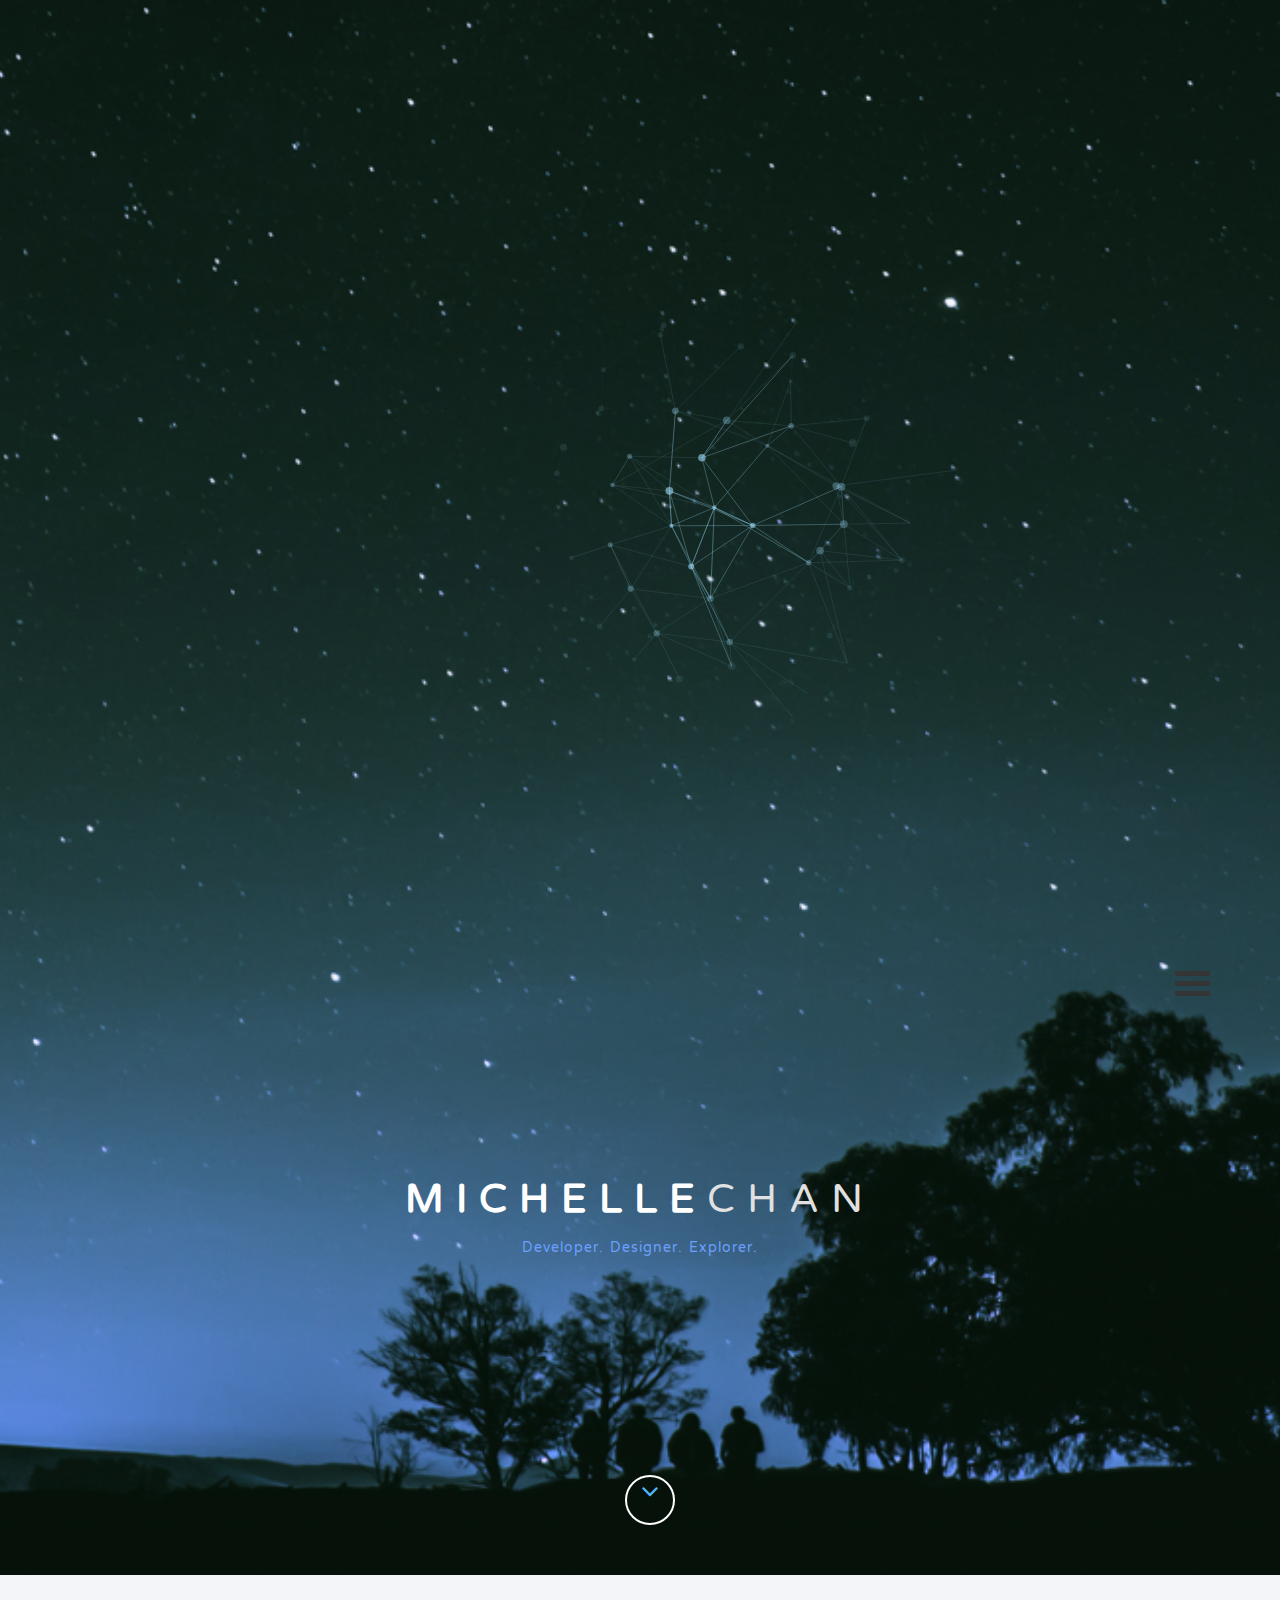
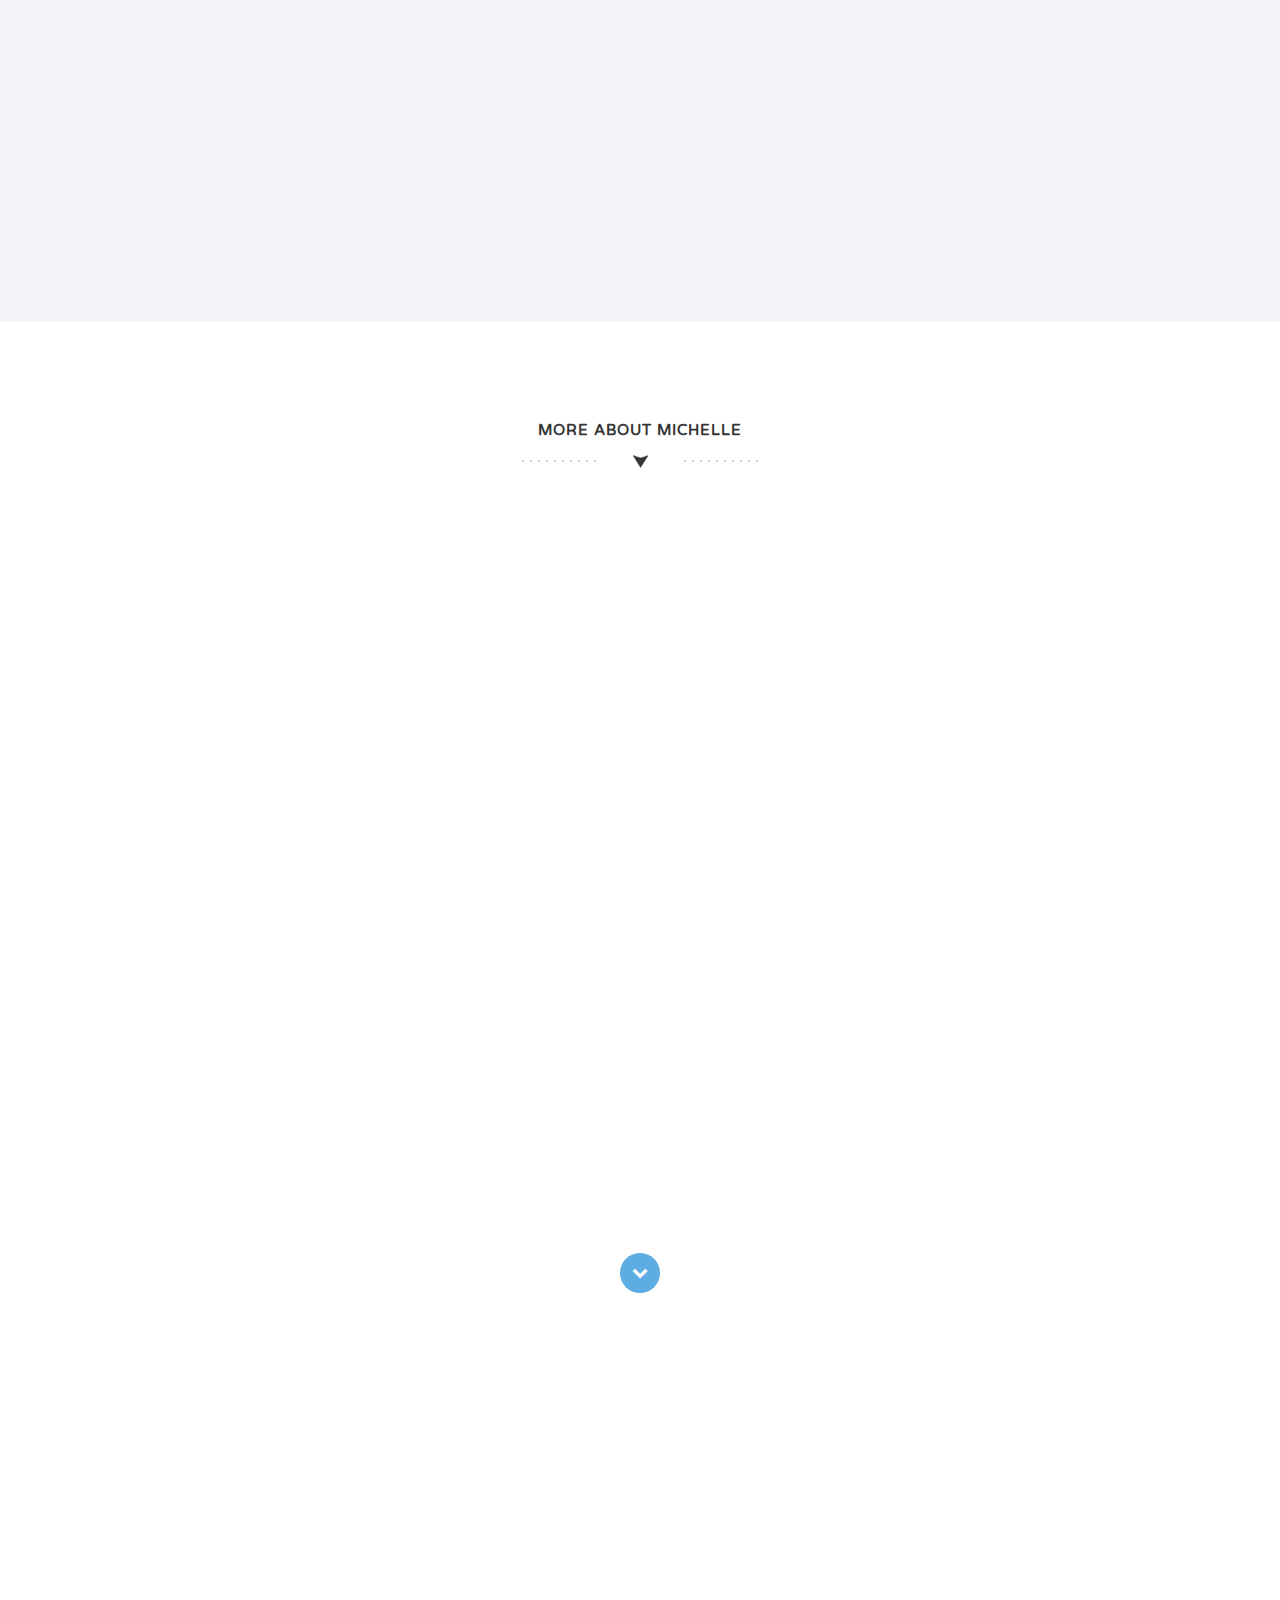
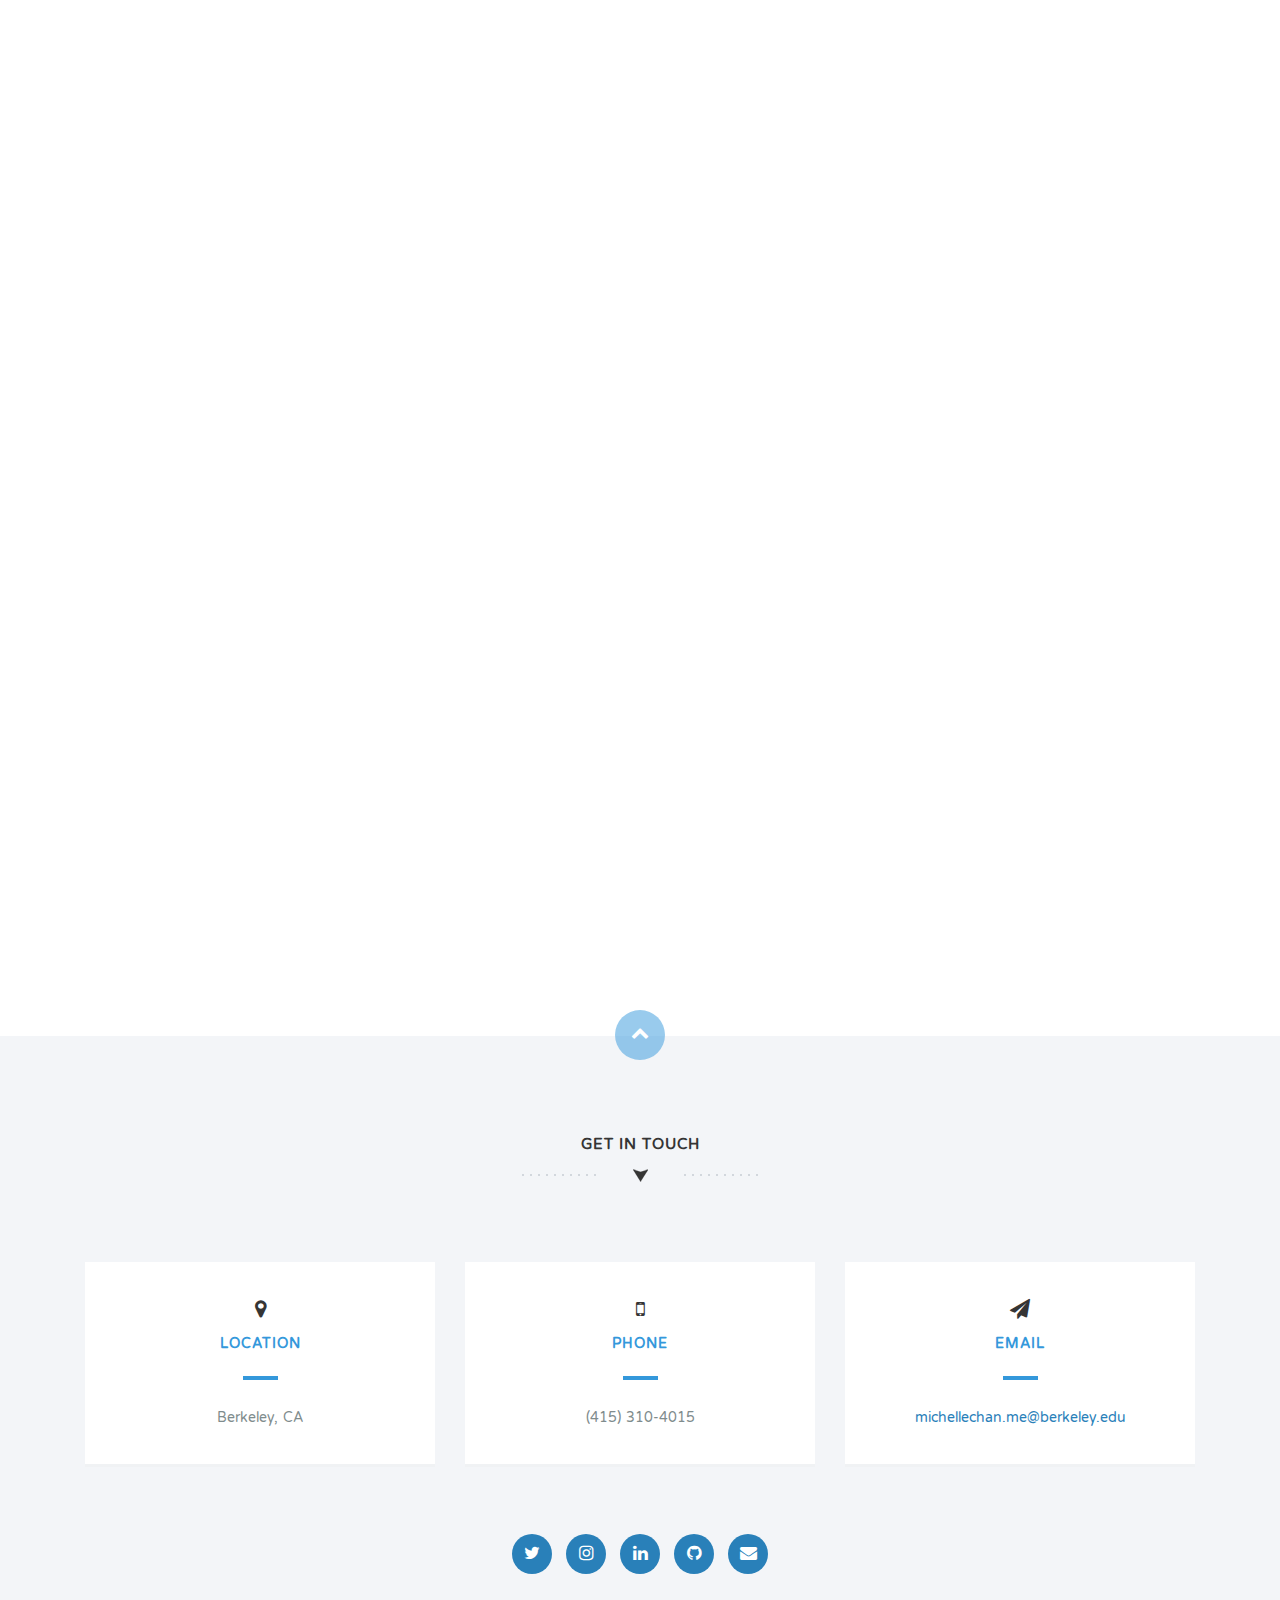
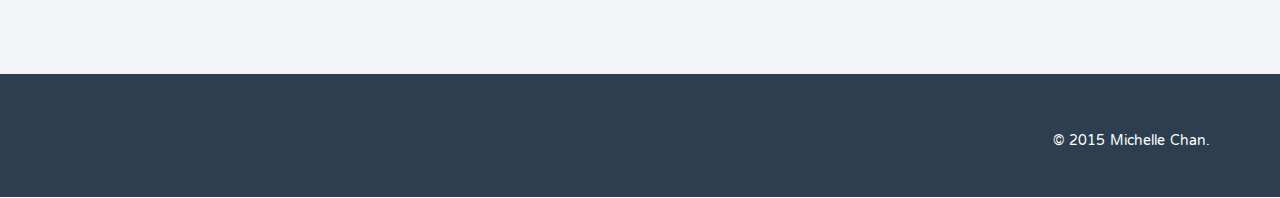
==== index.html @ 59b51378 "projects update" ====
<!DOCTYPE html>
<html lang="en">
  <head>
    <meta charset="utf-8">
    <meta http-equiv="X-UA-Compatible" content="IE=edge">
    <meta name="viewport" content="width=device-width, initial-scale=1">
    <title>Michelle Chan</title>
    <link href='http://fonts.googleapis.com/css?family=Varela+Round' rel='stylesheet' type='text/css'>
    <link href="css/bootstrap.min.css" rel="stylesheet">
    <link href="http://netdna.bootstrapcdn.com/font-awesome/4.1.0/css/font-awesome.min.css" rel="stylesheet">
    <link href="css/flexslider.css" rel="stylesheet" >
    <link href="css/styles.css" rel="stylesheet">
    <link href="css/queries.css" rel="stylesheet">
    <link href="css/animate.css" rel="stylesheet">
    <link href="css/normalize.css" rel="stylesheet">
    <link href="css/component.css" rel="stylesheet">
  </head>
      <body id="top">
        <header id="home">
          <nav>
            <div class="container-fluid">
              <div class="row">
                <div class="col-md-8 col-md-offset-2 col-sm-8 col-sm-offset-2 col-xs-8 col-xs-offset-2">
                  <nav class="pull">
                    <ul class="top-nav">
                      <li><a href="#intro">About <span class="indicator"><i class="fa fa-angle-right"></i></span></a></li>
                      <li><a href="#features">More about Michelle <span class="indicator"><i class="fa fa-angle-right"></i></span></a></li>
                      <li><a href="#portfolio">Portfolio <span class="indicator"><i class="fa fa-angle-right"></i></span></a></li>
                      <li><a href="#contact">Get in Touch <span class="indicator"><i class="fa fa-angle-right"></i></span></a></li>
                    </ul>
                  </nav>
                </div>
              </div>
            </div>
          </nav>
          <section class="hero" id="hero">
            <div class="container">
              <div id="large-header" class="large-header">
                <canvas id="demo-canvas"></canvas>
                <div class="row">
                  <div class="col-md-12 text-right navicon">
                    <a id="nav-toggle" class="nav_slide_button" href="#"><span></span></a>
                  </div>
                </div>
                <div class="row">
                  <div class="col-md-8 col-md-offset-2 text-center inner">
                    <h1 class="animated fadeInDown"><b>MICHELLE</b><span> CHAN</span></h1>
                    <p class="animated fadeInUp delay-05s"><span style="color: #6BA0FF">Developer. Designer. Explorer.</span></p>
                  </div>
                </div>
                <div class="row">
                  <div class="col-md-6 col-md-offset-3 text-center">
                    <a href="#intro">
                      <div class="scroll-down">
                              <span>
                                  <i class="fa fa-angle-down fa-2x"></i>
                              </span>
                  		</div>
                    </a>
                  </div>
                </div>
              </div>
            </div>
          </section>
        </header>
        <section class="intro text-center section-padding" id="intro">
          <div class="container">
            <div class="row">
              <div class="col-md-8 col-md-offset-2 wp1">
                <h1 class="arrow">About</h1>
                <p>Hi, hello! My name is Michelle Chan and I'm located in Berkeley, CA. I'm passionate about <a href="http://www.epacoding.org/recap">empowering youth</a>, developing communities and exploring the world.
                  I get things done, <a href="https://twitter.com/michellechanme">tweet</a>, and dominate in <a href="http://www.tetrisfriends.com/users/profile.php?id=1845100&linkTag=nav">Tetris</a>.</p>
              </div>
            </div>
          </div>
        </section>
        <section class="features text-center section-padding" id="features">
          <div class="container">
            <div class="row">
              <div class="col-md-12">
                <h1 class="arrow">More about Michelle</h1>
                <div class="features-wrapper">
                  <div class="col-md-4 wp2">
                    <div class="icon">
                      <i class="fa fa-university"></i>
                    </div>
                    <h2>Education</h2>
                    <p>Cognitive Science major at University of California, Berkeley, Class of 2017. Member of Mobile Developers of Berkeley, Hackers @ Berkeley & FEM Tech.</p>
                  </div>
                  <div class="col-md-4 wp2 delay-05s">
                    <div class="icon">
                      <i class="fa fa-laptop"></i>
                    </div>
                    <h2>Skills</h2>
                    <p>Swift, HTML5, CSS3, Javascript, Jquery, Bootstrap, Github, Sketch 3, UI/UX web & mobile design, logistics.</p>
                  </div>
                  <div class="col-md-4 wp2 delay-1s">
                    <div class="icon">
                      <i class="fa fa-heart"></i>
                    </div>
                    <h2>Interests</h2>
                    <p>Organizing thoughts, design thinking, designing work spaces, mentoring, traveling, lacrosse, improvisation.</p>
                  </div>
                  <div class="clearfix"></div>
                </div>
              </div>
            </div>
          </div>
        </section>
        <section class="swag text-center">
          <div class="container">
            <div class="row">
              <div class="col-md-8 col-md-offset-2">
                <h1>Work Experience<span><em>& Projects</em></span></h1>
                <a href="#portfolio" class="down-arrow-btn"><i class="fa fa-chevron-down"></i></a>
              </div>
            </div>
          </div>
        </section>
        <section class="portfolio text-center section-padding" id="portfolio">
          <div class="container">
            <div class="row">
                <ul class="slides">
                  <li>

                    <div class="col-md-4 wp4">
                      <div class="overlay-effect effects clearfix">
                        <div class="img">
                          <img src="img/reflectrum.png " alt="Portfolio Item">
                        </div>
                      </div>
                      <h2>Reflectrum | Smart Mirror</h2>
                      <p>A mirror that displays weather, Google calendar events, inspirations quotes and more.
                        <br /><br />
                        <a href="http://bit.ly/1Oh8ZFR">Designs with Sketch.</a>
                      </p>
                    </div>

                    <div class="col-md-4 wp4 delay-05s">
                      <div class="overlay-effect effects clearfix">
                        <div class="img">
                          <img src="img/driveability.png" alt="Portfolio Item">
                        </div>
                      </div>
                      <h2>DriveAbility | Web Application</h2>
                      <p>DriveAbility uses facial recognition metrics to rank driver awareness and inspire safer driving habits. This was built at DubHacks and won Best Travel Hack and Most Innovative Use of Data.</p>
                      <br />
                      <a href="http://devpost.com/software/distractedness#updates">DriveAbility selected as a staff pick in DevPost.</a>
                    </div>

                    <div class="col-md-4 wp4 delay-1s">
                      <div class="overlay-effect effects clearfix">
                        <div class="img">
                          <img src="img/jointly.png" alt="Portfolio Item">
                        </div>
                      </div>
                      <h2>Jointly | iOS</h2>
                      <p>Jointly helps couples focus on each other instead of their devices.
                        <br /><br />
                        <a href="http://apple.co/1EiKGFP">Available on the App Store.</a>
                        <br /><br />
                        <a href="https://github.com/michellechanme/Jointly">Open source</a>
                        <br />
                        <a href="https://drive.google.com/folderview?id=0B5P3HWDWLeQ5blcwcm5tR2ZEYUU&usp=sharing">Designs with Sketch.</a>
                        <br /><br />
                      </p>
                    </div>

                  </li>

                  <li>

                    <div class="col-md-4 wp4">
                      <div class="overlay-effect effects clearfix">
                        <div class="img">
                          <img src="img/colorhub.png" width="512" height="512" alt="Portfolio Item">
                        </div>
                      </div>
                      <h2>Color Hub | iOS</h2>
                      <p>ColorHub is a library of beautiful hand-picked colors.
                      <br /><br />
                      <a href="https://itunes.apple.com/us/app/color-hub-discover-new-tints/id1027137191?mt=8">Available on the App Store.</a>
                      <br /><br />
                      <a href="https://github.com/michellechanme/Color">Open source</a>
                      </p>
                    </div>

                    <div class="col-md-4 wp4 delay-1s">
                      <div class="overlay-effect effects clearfix">
                        <div class="img">
                          <img src="img/streetcode.png" alt="Portfolio Item">
                        </div>
                      </div>
                      <h2>
                        Code Camp | Teacher
                        <br /><br />
                        JUN 2014 - AUG 2014 (3 MONTHS)
                      </h2>
                      <p>Taught 53 economically disadvantaged students how to build websites and games. Collaborated with team to develop an 8-week coding curriculum covering HTML, CSS, & Javascript.
                      <br /><br />
                      <a href="http://read.bi/1WSAom3">Code Camp featured in Business Insider.</a>
                      </p>
                    </div>

                    <div class="col-md-4 wp4">
                      <div class="overlay-effect effects clearfix">
                        <div class="img">
                          <img src="img/xmasecard.png" width="512" height="512" alt="Portfolio Item">
                        </div>
                      </div>
                      <h2>Christmas E-card | Web Application</h2>
                      <p>A beatifully designed electronic card for loved ones.
                      <br /><br />
                      <a href="https://github.com/michellechanme/Christmas-e-card">Open source</a>
                      </p>
                    </div>

                  </li>

                </ul>
            </div>
          </div>
        </section>
        <section class="dark-bg text-center section-padding contact-wrap" id="contact">
          <a href="#top" class="up-btn"><i class="fa fa-chevron-up"></i></a>
          <div class="container">
            <div class="row">
              <div class="col-md-12">
                <h1 class="arrow">Get In Touch</h1>
              </div>
            </div>
            <div class="row contact-details">
              <div class="col-md-4">
                <div class="light-box box-hover">
                  <h2><i class="fa fa-map-marker"></i><span>Location</span></h2>
                  <p>Berkeley, CA</p>
                </div>
              </div>
              <div class="col-md-4">
                <div class="light-box box-hover">
                  <h2><i class="fa fa-mobile"></i><span>Phone</span></h2>
                  <p>(415) 310-4015</p>
                </div>
              </div>
              <div class="col-md-4">
                <div class="light-box box-hover">
                  <h2><i class="fa fa-paper-plane"></i><span>Email</span></h2>
                  <p><a href="#">michellechan.me@berkeley.edu</a></p>
                </div>
              </div>
            </div>
            <div class="row">
              <div class="col-md-12">
                <ul class="social-buttons">
                  <li><a href="https://twitter.com/michellechanme" class="social-btn"><i class="fa fa-twitter"></i></a></li>
                  <li><a href="https://instagram.com/michellechanme" class="social-btn"><i class="fa fa-instagram"></i></a></li>
                  <li><a href="https://www.linkedin.com/in/michellechanvc" class="social-btn"><i class="fa fa-linkedin"></i></a></li>
                  <li><a href="https://github.com/michellechanme" class="social-btn"><i class="fa fa-github"></i></a></li>
                  <li><a href="mailto:michellechan.me@berkeley.edu" class="social-btn"><i class="fa fa-envelope"></i></a></li>
                </ul>
              </div>
            </div>
          </div>
        </section>
        <footer>
          <div class="container">
            <div class="row">
              <div class="col-md-6">
                <ul class="legals">
                </ul>
              </div>
              <div class="col-md-6 credit">
                <p>© 2015 Michelle Chan.</p>
              </div>
            </div>
          </div>
        </footer>
        <!-- jQuery (necessary for Bootstrap's JavaScript plugins) -->
        <script src="https://ajax.googleapis.com/ajax/libs/jquery/1.11.0/jquery.min.js"></script>
        <!-- Include all compiled plugins (below), or include individual files as needed -->
        <script src="js/waypoints.min.js"></script>
        <script src="js/bootstrap.min.js"></script>
        <script src="js/scripts.js"></script>
        <script src="js/jquery.flexslider.js"></script>
        <script src="js/modernizr.js"></script>
        <script src="js/TweenLite.min.js"></script>
        <script src="js/demo-1.js"></script>
        <script src="js/EasePack.min.js"></script>
        <script src="js/rAF.js"></script>
        <!-- // <script src="js/custom.js"></script> -->
      </body>
    </html>
---- css/styles.css ----
/* ! normalize.css v1.0.0 | MIT License | git.io/normalize */

/* ==========================================================================
HTML5 display definitions
========================================================================== */

/* * Corrects `block` display not defined in IE 6/7/8/9 and Firefox 3. */

article, aside, details, figcaption, figure, footer, header, hgroup, nav, section, summary { display: block; }
/* * Corrects `inline-block` display not defined in IE 6/7/8/9 and Firefox 3. */
audio, canvas, video { display: inline-block; *display: inline; *zoom: 1; }
/* * Prevents modern browsers from displaying `audio` without controls.
* Remove excess height in iOS 5 devices. */
audio:not([controls]) { display: none; height: 0; }
/* * Addresses styling for `hidden` attribute not present in IE 7/8/9, Firefox 3, * and Safari 4.
* Known issue:no IE 6 support. */
[hidden] { display: none; }
/* ==========================================================================
Base
========================================================================== */
/* * 1. Corrects text resizing oddly in IE 6/7 when body `font-size` is set using
*    `em` units.
* 2. Prevents iOS text size adjust after orientation change, without disabling
*    user zoom. */

html { font-size: 100%; /* 1 */
	-webkit-text-size-adjust: 100%; /* 2 */
-ms-text-size-adjust: 100%; /* 2 */ }
html, html a { -webkit-font-smoothing: antialiased; text-shadow: 1px 1px 1px rgba(0, 0, 0, 0.004); }
/* * Addresses `font-family` inconsistency between `textarea` and other form
* elements. */
html, button, input, select, textarea { font-family: 'Varela Round', sans-serif; }
/* * Addresses margins handled incorrectly in IE 6/7. */
body { margin: 0; font-family: 'Varela Round', sans-serif; }
/* ==========================================================================
Links
========================================================================== */
/* * Addresses `outline` inconsistency between Chrome and other browsers. */

a:focus { outline: thin dotted; }
/* * Improves readability when focused and also mouse hovered in all browsers. */
a:active, a:hover { outline: 0; }
/* ==========================================================================
Typography
========================================================================== */
/* * Addresses font sizes and margins set differently in IE 6/7.
* Addresses font sizes within `section` and `article` in Firefox 4+, Safari 5, * and Chrome. */

h1 { font-size: 2em; margin: 0.67em 0; color: #FFFFFF; }
h2 { font-size: 1.5em; margin: 0.83em 0; }
h3 { font-size: 1.17em; margin: 1em 0; }
h4 { font-size: 1em; margin: 1.33em 0; }
h5 { font-size: 0.83em; margin: 1.67em 0; }
h6 { font-size: 0.75em; margin: 2.33em 0; }
/* * Addresses styling not present in IE 7/8/9, Safari 5, and Chrome. */
abbr[title] { border-bottom: 1px dotted; }
/* * Addresses style set to `bolder` in Firefox 3+, Safari 4/5, and Chrome. */
b, strong { font-weight: bold; }
blockquote { margin: 1em 40px; }
/* * Addresses styling not present in Safari 5 and Chrome. */
dfn { font-style: italic; }
/* * Addresses styling not present in IE 6/7/8/9. */
mark { background: #ff0; color: #000; }
/* * Addresses margins set differently in IE 6/7. */
p, pre { margin: 1em 0; }
/* * Corrects font family set oddly in IE 6, Safari 4/5, and Chrome. */
code, kbd, pre, samp { font-family: monospace, serif; _font-family: 'courier new', monospace; font-size: 1em; }
/* * Improves readability of pre-formatted text in all browsers. */
pre { white-space: pre; white-space: pre-wrap; word-wrap: break-word; }
/* * Addresses CSS quotes not supported in IE 6/7. */
q { quotes: none; }
/* * Addresses `quotes` property not supported in Safari 4. */
q:before, q:after { content: ''; content: none; }
small { font-size: 75%; }
/* * Prevents `sub` and `sup` affecting `line-height` in all browsers. */
sub, sup { font-size: 75%; line-height: 0; position: relative; vertical-align: baseline; }
sup { top: -0.5em; }
sub { bottom: -0.25em; }
/* ==========================================================================
Lists
========================================================================== */
/* * Addresses margins set differently in IE 6/7. */

dl, menu, ol, ul { margin: 1em 0; }
dd { margin: 0 0 0 40px; }
/* * Addresses paddings set differently in IE 6/7. */
menu, ol, ul { padding: 0 0 0 40px; }
/* * Corrects list images handled incorrectly in IE 7. */
nav ul, nav ol { list-style: none; list-style-image: none; }
/* ==========================================================================
Embedded content
========================================================================== */
/* * 1. Removes border when inside `a` element in IE 6/7/8/9 and Firefox 3.
* 2. Improves image quality when scaled in IE 7. */

img { border: 0; /* 1 */
-ms-interpolation-mode: bicubic; /* 2 */ }
/* * Corrects overflow displayed oddly in IE 9. */
svg:not(:root) { overflow: hidden; }
/* ==========================================================================
Figures
========================================================================== */
/* * Addresses margin not present in IE 6/7/8/9, Safari 5, and Opera 11. */

figure { margin: 0; }
/* ==========================================================================
Forms
========================================================================== */
/* * Corrects margin displayed oddly in IE 6/7. */

form { margin: 0; }
/* * Define consistent border, margin, and padding. */
fieldset { border: 1px solid #c0c0c0; margin: 0 2px; padding: 0.35em 0.625em 0.75em; }
/* * 1. Corrects color not being inherited in IE 6/7/8/9.
* 2. Corrects text not wrapping in Firefox 3.
* 3. Corrects alignment displayed oddly in IE 6/7. */
legend { border: 0; /* 1 */
	padding: 0; white-space: normal; /* 2 */
*margin-left: -7px; /* 3 */ }
/* * 1. Corrects font size not being inherited in all browsers.
* 2. Addresses margins set differently in IE 6/7, Firefox 3+, Safari 5, *    and Chrome.
* 3. Improves appearance and consistency in all browsers. */
button, input, select, textarea { font-size: 100%; /* 1 */
	margin: 0; /* 2 */
	vertical-align: baseline; /* 3 */
*vertical-align: middle; /* 3 */ }
/* * Addresses Firefox 3+ setting `line-height` on `input` using ` !important` in
* the UA stylesheet. */
button, input { line-height: normal; }
/* * 1. Avoid the WebKit bug in Android 4.0.* where (2) destroys native `audio`
*    and `video` controls.
* 2. Corrects inability to style clickable `input` types in iOS.
* 3. Improves usability and consistency of cursor style between image-type
*    `input` and others.
* 4. Removes inner spacing in IE 7 without affecting normal text inputs.
*    Known issue:inner spacing remains in IE 6. */
button, html input[type="button"], /* 1 */
input[type="reset"], input[type="submit"] { -webkit-appearance: button; /* 2 */
	cursor: pointer; /* 3 */
*overflow: visible; /* 4 */ }
/* * Re-set default cursor for disabled elements. */
button[disabled], input[disabled] { cursor: default; }
/* * 1. Addresses box sizing set to content-box in IE 8/9.
* 2. Removes excess padding in IE 8/9.
* 3. Removes excess padding in IE 7.
*    Known issue:excess padding remains in IE 6. */
input[type="checkbox"], input[type="radio"] { box-sizing: border-box; /* 1 */
	padding: 0; /* 2 */
	*height: 13px; /* 3 */
*width: 13px; /* 3 */ }
/* * 1. Addresses `appearance` set to `searchfield` in Safari 5 and Chrome.
* 2. Addresses `box-sizing` set to `border-box` in Safari 5 and Chrome
*    (include `-moz` to future-proof). */
input[type="search"] { -webkit-appearance: textfield; /* 1 */
	-moz-box-sizing: content-box; -webkit-box-sizing: content-box; /* 2 */
box-sizing: content-box; }
/* * Removes inner padding and search cancel button in Safari 5 and Chrome
* on OS X. */
input[type="search"]::-webkit-search-cancel-button, input[type="search"]::-webkit-search-decoration { -webkit-appearance: none; }
/* * Removes inner padding and border in Firefox 3+. */
button::-moz-focus-inner, input::-moz-focus-inner { border: 0; padding: 0; }
/* * 1. Removes default vertical scrollbar in IE 6/7/8/9.
* 2. Improves readability and alignment in all browsers. */
textarea { overflow: auto; /* 1 */
vertical-align: top; /* 2 */ }
/* ==========================================================================
Tables
========================================================================== */
/* * Remove most spacing between table cells. */
table { border-collapse: collapse; border-spacing: 0; }
/* ==========================================================================
Global Styles
========================================================================== */
a { color: #2980b9; -webkit-transition: all 0.5s; -moz-transition: all 0.5s; -o-transition: all 0.5s; transition: all 0.5s; }
a:hover, a:focus { color: #3498db; text-decoration: none; }
p { color: #7f8c8d; word-spacing: 1px; line-height: 25px; font-size: 14px; }
h2 { font-size: 15px; color: #353535; text-transform: uppercase; font-weight: bold; }
h2::after { content: " "; border: solid 2px #3498db; display: block; width: 35px; margin: 25px auto; }
.section-padding { padding: 90px 0 100px }
.dark-bg { background: #f3f5f8; }
.light-bg { background-color: #fff; }
.dark-box { background: #f3f5f8; -webkit-box-shadow: 0px 3px 0px 0px #f0f2f4; -moz-box-shadow: 0px 3px 0px 0px #f0f2f4; box-shadow: 0px 3px 0px 0px #f0f2f4; }
.light-box { background-color: #fff; -webkit-box-shadow: 0px 3px 0px 0px #f0f2f4; -moz-box-shadow: 0px 3px 0px 0px #f0f2f4; box-shadow: 0px 3px 0px 0px #f0f2f4; padding: 20px 0; }
.light-box:hover, .light-box:focus { -webkit-box-shadow: 0px 3px 0px 0px #3498db; -moz-box-shadow: 0px 3px 0px 0px #3498db; box-shadow: 0px 3px 0px 0px #3498db; }
.box-hover { transition: all 500ms ease-in-out; -webkit-transition: all 500ms ease-in-out; -moz-transition: all 500ms ease-in-out; -o-transition: all 500ms ease-in-out; }
.box-hover:hover, .box-hover:focus { transform: translate(0, -15px); -webkit-transform: translate(0, -15px); -ms-transform: translate(0, -15px); }
.wrapper { height: 650px; }
.nopadding { padding: 0; }
.inner { padding-top: 170px; }
/* ==========================================================================
Navigation
========================================================================== */
nav { background-color: #242830; margin-top: -1px; }
nav ul { list-style: none; padding: 0; }
nav ul li { color: rgba(255, 255, 255, 0.6); display: block; border-bottom: 1px dotted rgba(255, 255, 255, 0.2); transition: all 0.5s ease; -moz-transition: all 0.5s ease; -webkit-transition: all 0.5s ease; -o-transition: all 0.5s ease; padding-left: 0; position: relative; }
nav ul li:last-child { border: none; }
nav ul li a { color: rgba(255, 255, 255, 0.6); display: block; padding: 20px; transition: all 0.5s ease; -moz-transition: all 0.5s ease; -webkit-transition: all 0.5s ease; -o-transition: all 0.5s ease; padding-left: 0; position: relative; }
nav ul li a:hover, nav ul li a:focus { text-decoration: none; color: rgba(255, 255, 255, 1); }
#nav-toggle { position: absolute; right: 15px; top: 0; }
#nav-toggle { cursor: pointer; padding: 10px 35px 16px 0px; }
#nav-toggle span, #nav-toggle span:before, #nav-toggle span:after { cursor: pointer; border-radius: 1px; -moz-border-radius: 1px; -webkit-border-radius: 1px; -o-border-radius: 1px; height: 5px; width: 35px; background: #353535; position: absolute; display: block; content: ''; }
#nav-toggle span:before { top: -10px; }
#nav-toggle span:after { bottom: -10px; }
#nav-toggle span, #nav-toggle span:before, #nav-toggle span:after { transition: all 500ms ease-in-out; -webkit-transition: all 500ms ease-in-out; -moz-transition: all 500ms ease-in-out; -o-transition: all 500ms ease-in-out; }
#nav-toggle.active span { background-color: transparent; }
#nav-toggle.active span:before, #nav-toggle.active span:after { top: 0; }
#nav-toggle.active span:before { transform: rotate(45deg); -webkit-transform: rotate(45deg); -ms-transform: rotate(45deg); }
#nav-toggle.active span:after { transform: translateY(-10px) rotate(-45deg); -webkit-transform: translateY(-10px) rotate(-45deg); -ms-transform: translateY(-10px) rotate(-45deg); top: 10px; }
.navicon { position: relative; height: 26px; }
.indicator { position: absolute; right: 0 !important; }
.pull { display: none; }
/* ==========================================================================
Hero
========================================================================== */
.hero { background: url('../img/sky-sunset-night-space.png') no-repeat center center; -webkit-background-size: cover; -moz-background-size: cover; -o-background-size: cover; background-size: cover; padding: 65px 0 300px 0; height: auto; }
.hero h1 { font-size: 40px; letter-spacing: 12px; margin: 10px; }
.hero h1 span { color: #E1E1E1; display: inline-block; }
.hero p { letter-spacing: 1px; }
.learn-more-btn { background: rgba(61, 201, 179, 1); padding: 20px 40px; border-radius: 5px; -moz-border-radius: 5px; -webkit-border-radius: 5px; -o-border-radius: 5px; color: #fff; text-transform: uppercase; letter-spacing: 1px; display: inline-block; -webkit-box-shadow: 0px 3px 0px 0px #309383; -moz-box-shadow: 0px 3px 0px 0px #309383; box-shadow: 0px 3px 0px 0px #309383; margin: 60px 0 0; font-weight: bold; }
.learn-more-btn:hover, .learn-more-btn:focus { background: rgba(61, 201, 179, 0.6); color: #fff; }
/* ==========================================================================
Intro
========================================================================== */
.intro { background: #f3f5f8; }
.intro p { margin: 50px 0 0; }
h1.arrow { font-size: 15px; text-transform: uppercase; color: #353535; letter-spacing: 1px; background: url('../img/h1-bg.png') no-repeat center bottom; padding-bottom: 30px; font-weight: bold; }
/* ==========================================================================
Features
========================================================================== */
.features-wrapper, .team-wrapper { margin: 70px 0 0; }
.shadow { text-shadow: rgb(55, 181, 161) 1px 1px, rgb(55, 181, 161) 2px 2px, rgb(55, 181, 161) 3px 3px, rgb(55, 181, 161) 4px 4px, rgb(55, 181, 161) 5px 5px, rgb(55, 181, 161) 6px 6px, rgb(55, 181, 161) 7px 7px, rgb(55, 181, 161) 8px 8px, rgb(55, 181, 161) 9px 9px, rgb(55, 181, 161) 10px 10px, rgb(55, 181, 161) 11px 11px, rgb(55, 181, 161) 12px 12px, rgb(55, 182, 162) 13px 13px, rgb(55, 183, 163) 14px 14px, rgb(56, 184, 164) 15px 15px, rgb(56, 185, 165) 16px 16px, rgb(56, 186, 166) 17px 17px, rgb(57, 187, 167) 18px 18px, rgb(57, 188, 168) 19px 19px, rgb(57, 189, 169) 20px 20px, rgb(58, 191, 170) 21px 21px, rgb(58, 192, 171) 22px 22px, rgb(58, 193, 172) 23px 23px, rgb(59, 194, 173) 24px 24px, rgb(59, 195, 174) 25px 25px, rgb(59, 196, 175) 26px 26px, rgb(60, 197, 176) 27px 27px, rgb(60, 198, 177) 28px 28px, rgb(60, 199, 178) 29px 29px, rgb(61, 201, 179) 30px 30px; }
.icon { height: 175px; width: 175px; line-height: 175px; max-width: 100%; background: #3498db; border-radius: 50%; -o-border-radius: 50%; -moz-border-radius: 50%; -webkit-border-radius: 50%; display: block; color: #fff; font-size: 55px; text-align: center; vertical-align: middle; position: relative; margin: 0 auto 50px; }
/* ==========================================================================
iPhone Section
========================================================================== */
.iphone { width: 50%; background: #f3f5f8; float: left; height: 100%; box-shadow: inset -15px -11px 40px -6px rgba(0, 0, 0, 0.1); -moz-box-shadow: inset -15px -11px 40px -6px rgba(0, 0, 0, 0.1); -webkit-box-shadow: inset -15px -11px 40px -6px rgba(0, 0, 0, 0.1); z-index: 1; }
.fluid-white { width: 50%; background: #fff; float: right; height: 100%; z-index: 2; }
.responsive-services { position: relative; }
/* ==========================================================================
Swag
========================================================================== */
.swag { background: url('../img/work.png') no-repeat center center; -webkit-background-size: cover; -moz-background-size: cover; -o-background-size: cover; background-size: cover; background-attachment: fixed; padding: 50px 0; }
.swag h1 { color: #fff; font-size: 40px; text-transform: uppercase; letter-spacing: 5px; }
.swag h1 span { display: block; font-size: 25px; margin-top: 20px; }
.down-arrow-btn { width: 40px; height: 40px; border-radius: 50%; -moz-border-radius: 50%; -webkit-border-radius: 50%; -o-border-radius: 50%; background: rgba(52, 152, 219, 0.8); display: inline-block; margin: 10px auto 20px; color: #fff; font-size: 16px; line-height: 40px; text-align: center; }
.down-arrow-btn:hover, .down-arrow-btn:focus { color: #fff; background: rgba(57, 148, 209, 1); }
/* ==========================================================================
Portfolio
========================================================================== */
.effects { padding-left: 15px; }
.effects .img { position: relative; margin-bottom: 50px; position: relative; z-index: 1; overflow: hidden; }
.effects .img:nth-child(n) { margin-right: 5px; }
.effects .img:first-child { margin-left: -15px; }
.effects .img:last-child { margin-right: 0; }
.effects .img img { display: block; margin: 0; padding: 0; height: auto; }
.overlay { display: block; position: absolute; z-index: 20; background: rgba(100, 194, 158, 0.8); overflow: hidden; transition: all 0.5s; -webkit-transition: all 0.5s; -moz-transition: all 0.5s; -o-transition: all 0.5s; }
a.close-overlay { display: block; position: absolute; top: 0; right: 0; z-index: 100; width: 45px; height: 45px; font-size: 20px; font-weight: 700; color: #fff; line-height: 45px; text-align: center; background-color: #000; cursor: pointer; }
a.close-overlay.hidden { display: none; }
a.expand { display: block; position: absolute; z-index: 100; text-align: center; color: #fff; font-weight: 600; font-size: 14px; text-transform: uppercase; line-height: 30px; }
.overlay-effect .img i { font-size: 30px; }
.overlay-effect .overlay { bottom: 0; left: 0; right: 0; width: 100%; height: 100%; opacity: 0; }
.overlay-effect .overlay a.expand { left: 0; right: 0; bottom: 47%; margin: 0 auto -30px auto; }
.overlay-effect .img.hover .overlay { height: 100%; opacity: 1; }
.img img { width: -webkit-calc(100% + 40px) !important; width: calc(100% + 40px) !important; -webkit-transition: opacity 0.35s, -webkit-transform 0.35s; transition: opacity 0.35s, transform 0.35s; -moz-transition: opacity 0.35s, -moz-transform 0.35s; -o-transition: opacity 0.35s, -o-transform 0.35s; -webkit-transform: translate3d(-40px, 0, 0); transform: translate3d(-40px, 0, 0); -ms-transform: translate3d(-40px, 0, 0); }
.img:hover img { -webkit-transform: translate3d(0, 0, 0); transform: translate3d(0, 0, 0); -ms-transform: translate3d(-40px, 0, 0); }
.designs { position: absolute; left: 0; right: 0; margin-left: auto; margin-right: auto; top: 50px; }
/* ==========================================================================
Subscribe
========================================================================== */
.subscribe { background: url('../img/keyboard-bg.jpg') no-repeat center center; -webkit-background-size: cover; -moz-background-size: cover; -o-background-size: cover; background-size: cover; background-attachment: fixed; padding: 120px 0 140px; }
.subscribe h1 { color: #fff; margin-bottom: 40px; }
.subscribe h1 span { display: block; font-size: 15px; text-transform: uppercase; font-weight: bold; margin-top: 20px; letter-spacing: 1px; }
.subscribe input[type=text] { background-color: rgba(255, 255, 255, 0.1); border: solid 1px #fff; padding: 20px; width: 30%; color: #fff; }
.subscribe input[type=submit] { background: rgba(61, 201, 179, 0.5); border: solid 1px rgba(61, 201, 179, 0.5); padding: 20px; color: #fff; text-transform: uppercase; letter-spacing: 1px; transition: all 0.5s ease; -moz-transition: all 0.5s ease; -webkit-transition: all 0.5s ease; -o-transition: all 0.5s ease; }
.subscribe input[type=submit]:hover { background: rgba(61, 201, 179, 1); border: solid 1px rgba(61, 201, 179, 1); color: #fff; }
/* ==========================================================================
CTA
========================================================================== */
.ignite-cta { background-color: #242830; padding: 70px 0; }
.ignite-btn { display: inline-block; padding: 25px 40px; color: #fff; border: solid 1px #fff; text-transform: uppercase; font-weight: bold; letter-spacing: 1px; }
.ignite-btn:hover, .ignite-btn:focus { color: #3dc9b3; border: solid 1px #3dc9b3; }
/* ==========================================================================
Team
========================================================================== */
.team img { margin-bottom: 40px; }
ul.social-buttons { list-style: none; margin: 0; padding: 0; }
ul.social-buttons li { display: inline-block; margin-right: 10px; }
ul.social-buttons li:last-child { margin-right: 0; }
.social-btn { width: 40px; height: 40px; border-radius: 50%; -moz-border-radius: 50%; -webkit-border-radius: 50%; -o-border-radius: 50%; background: #2980b9; display: inline-block; color: #fff; font-size: 17px; line-height: 40px; text-align: center; }
.social-btn:hover, .social-btn:focus { background: #3994d1; color: #fff; }
.social { margin-top: 25px }
/* ==========================================================================
Contact
========================================================================== */
.up-btn { width: 50px; height: 50px; border-radius: 50%; -moz-border-radius: 50%; -webkit-border-radius: 50%; -o-border-radius: 50%; background: rgba(52, 152, 219, 0.5); display: block; margin: 0 auto; color: #fff; font-size: 18px; line-height: 46px; text-align: center; position: absolute; top: -26px; left: 0; right: 0; margin-left: auto; margin-right: auto; }
.up-btn:hover, up-btn:focus { color: #fff; background: rgba(57, 148, 209, 1); }
.contact-details { margin: 70px 0; }
.contact-details h2 { font-size: 20px; }
.contact-details h2 span { display: block; color: #3498db; text-transform: uppercase; letter-spacing: 1px; font-size: 14px; margin-top: 15px; }
.contact-wrap { position: relative; }
/* ==========================================================================
Footer
========================================================================== */
footer a { color: #a1a9b0; }
footer { background-color: #2c3e50; padding: 40px 0 30px; }
footer p { color: #fff; }
ul.legals { list-style: none; color: #fff; line-height: 25px; }
ul.legals li { display: inline-block; }
ul.legals li::after { content: " |"; }
ul.legals li:last-child::after { content: ""; }
.legals { text-align: left; }
.credit { text-align: right; }
/* ==========================================================================
FlexSlider Custom CSS
========================================================================== */
#servicesSlider { margin-top: 70px; }
ul.slides li { margin-bottom: 20px; }
/* ==========================================================================
Waypoints
========================================================================== */
.wp1, .wp2, .wp3, .wp4, .wp5, .wp6 { visibility: hidden; }
.bounceInLeft, .bounceInRight, .fadeInUp, .fadeInUpDelay, .fadeInDown, .fadeInUpD, .fadeInLeft, .fadeInRight { visibility: visible; }
.delay-05s { animation-delay: 0.5s; -webkit-animation-delay: 0.5s; }
.delay-1s { animation-delay: 1s; -webkit-animation-delay: 1s; }
.wp3 { background: url('../img/iphone-bg.png') no-repeat center center; background-position: 200px 10px; height: 100%; }

.scroll-down {
	position: absolute;
	left: 50%;
	bottom: -250px;
	border: 2px solid #FFFFFF;
	border-radius: 50%;
	height: 50px;
	width: 50px;
	margin-left: -15px;
	display: block;
	z-index: 10;
    text-align: center;
}

.scroll-down span{
    position: relative;
    color: #50B9FF;
    -webkit-animation-name: drop;
	-webkit-animation-duration: 1s;
	-webkit-animation-timing-function: linear;
	-webkit-animation-delay: 0s;
	-webkit-animation-iteration-count: infinite;
	-webkit-animation-play-state: running;
	animation-name: drop;
	animation-duration: 1s;
	animation-timing-function: linear;
	animation-delay: 0s;
	animation-iteration-count: infinite;
	animation-play-state: running;
}

@-webkit-keyframes drop	{
	0%   { top:0px;  opacity: 0;}
	30%  { top:10px; opacity: 1;}
	100% { top:25px; opacity: 0;}
}

@keyframes drop	{
	0%   { top:0px;  opacity: 0;}
	30%  { top:10px; opacity: 1;}
	100% { top:25px; opacity: 0;}
}
---- css/queries.css ----
/* 320px (iPhone) */
@media screen and (max-width:320px) {
}
/* 480px (WVGA - Low End Windows Phone) */
@media screen and (max-width:480px) {
	.wrapper { background: #f3f5f8; height: 640px; }
	.iphone { display: none; }
	.fluid-white { display: none; }
	.wp2, .wp4, .wp5, .light-box { margin-bottom: 30px; }
	.legals { text-align: center; margin: 0; padding: 0; }
	.credit { text-align: center; }
}
/* xGA iPad */
@media screen and (max-width:1024px) {
	.wp3 { background-position: 50px 0; }
	.swag { background-attachment: scroll; }
	.subscribe { background-attachment: scroll; }
}
/* 1200px (Small Desktop, Netbook) */
@media screen and (max-width:1280px) {
	.wp3 { background-position: 50px 0; }
}
/* Bootstrap 990px Breakpoint to 480px */
@media screen and (min-width:480px) and (max-width:991px) {
	.iphone { display: none; }
	.fluid-white { display: none; }
	.wrapper { background: #f3f5f8; height: 540px; }
	.wp2, .wp4, .wp5, .light-box { margin-bottom: 30px; }
	.legals { text-align: center; margin: 0; padding: 0; }
	.credit { text-align: center; }
}
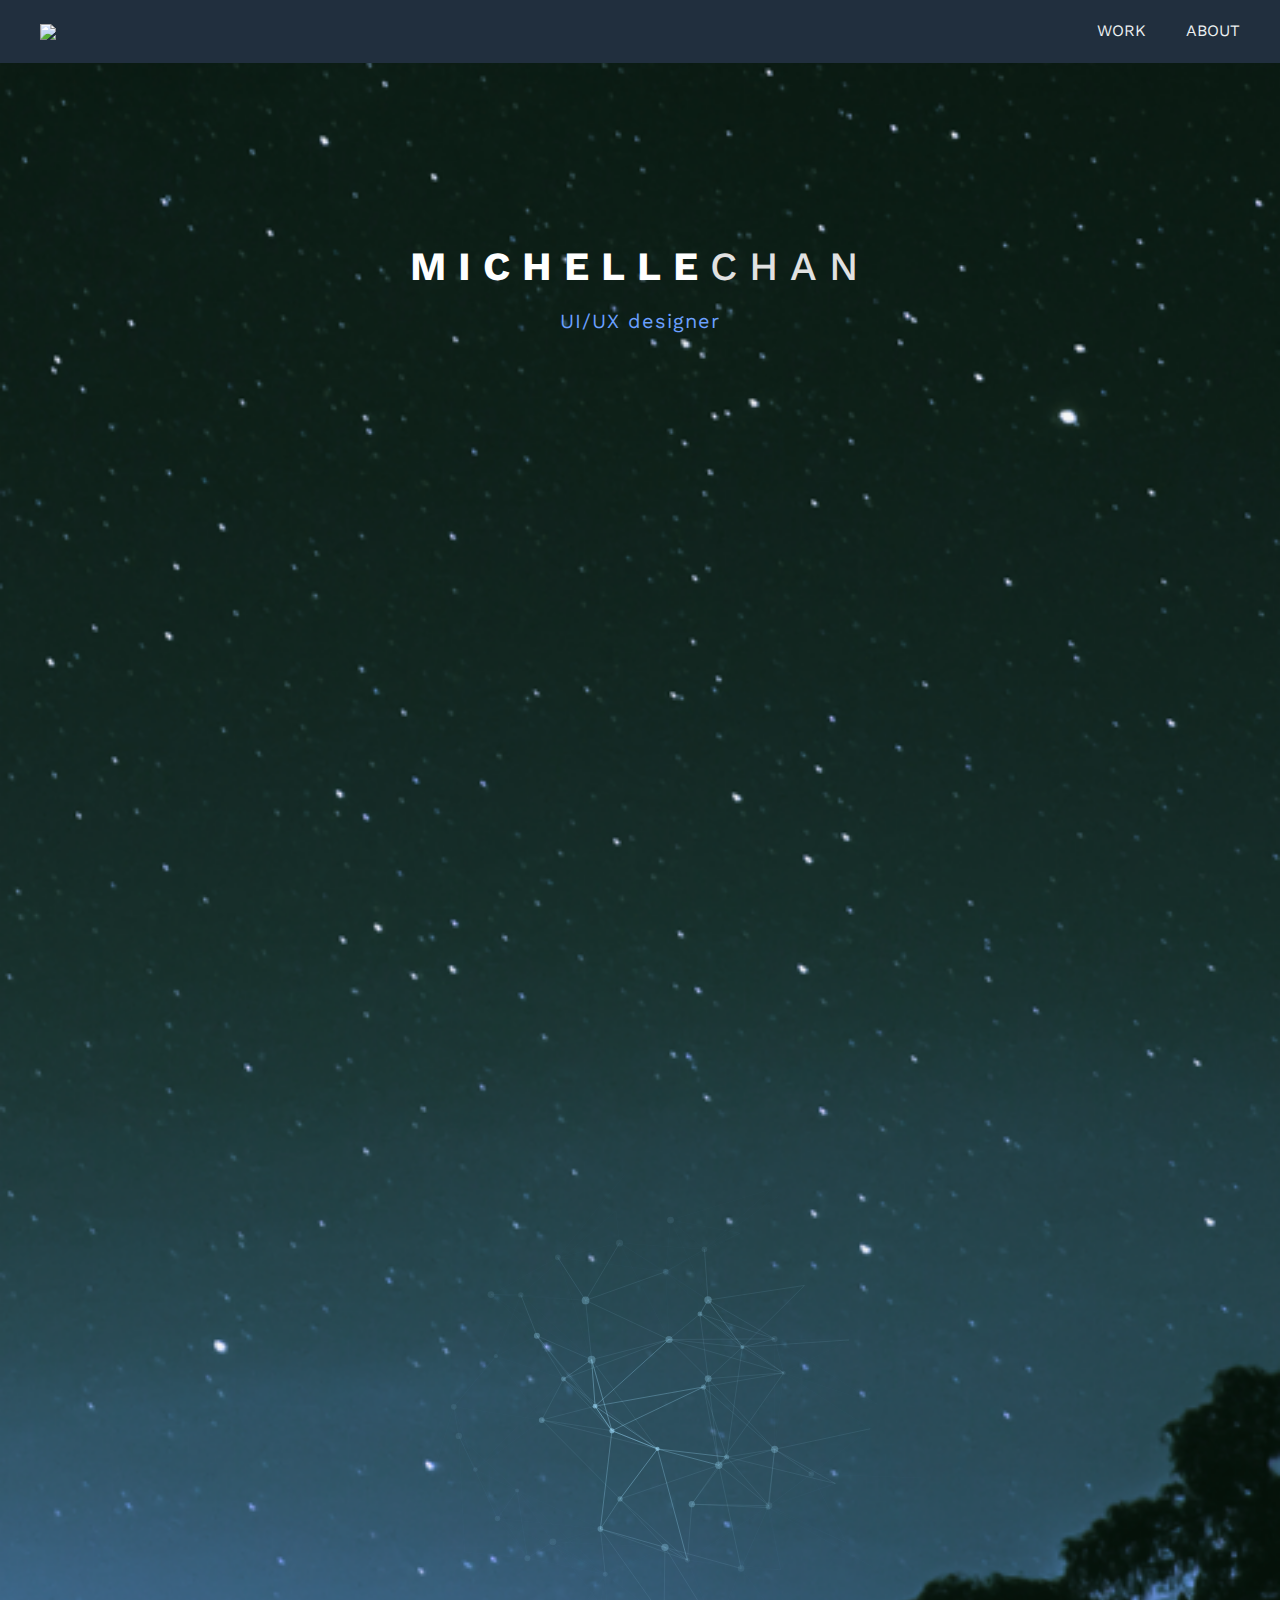
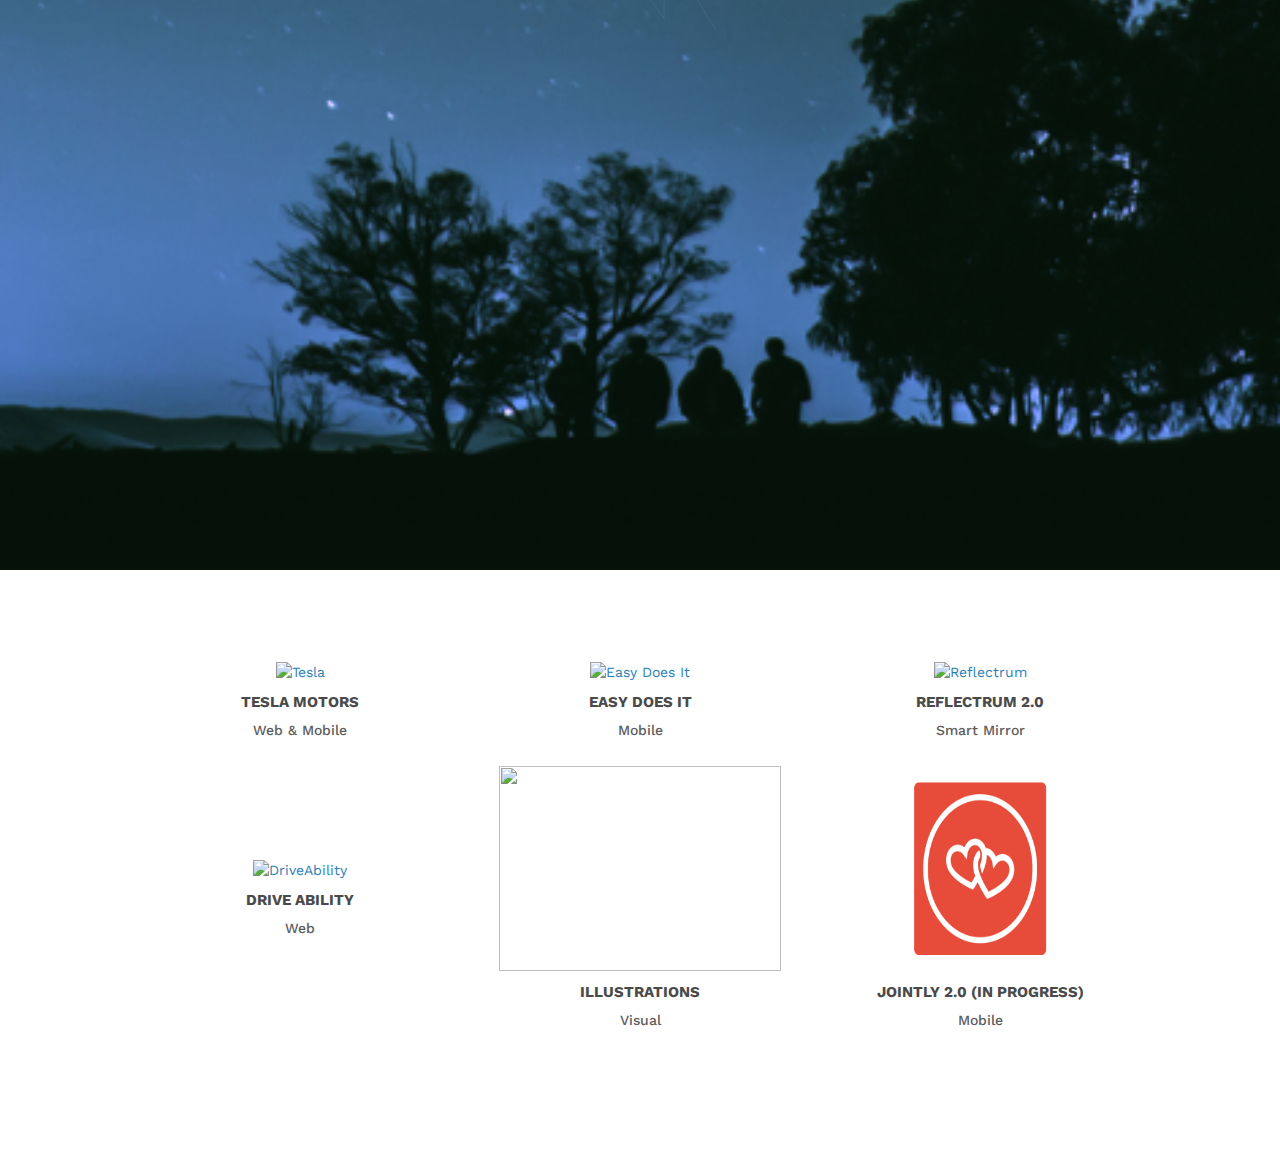
==== commit c9d4d623: "update" ====
--- a/index.html
+++ b/index.html
@@ -6,6 +6,7 @@
     <meta name="viewport" content="width=device-width, initial-scale=1">
     <title>Michelle Chan</title>
     <link href='http://fonts.googleapis.com/css?family=Varela+Round' rel='stylesheet' type='text/css'>
+    <link href='https://fonts.googleapis.com/css?family=Work+Sans' rel='stylesheet' type='text/css'>
     <link href="css/bootstrap.min.css" rel="stylesheet">
     <link href="http://netdna.bootstrapcdn.com/font-awesome/4.1.0/css/font-awesome.min.css" rel="stylesheet">
     <link href="css/flexslider.css" rel="stylesheet" >
@@ -16,41 +17,36 @@
     <link href="css/component.css" rel="stylesheet">
   </head>
       <body id="top">
+        <div class="nav2">
+          <div class="left">
+            <div class="logo">
+              <a href="index.html"><img src="img/michellechan.svg" style="transition: none;"></a>
+            </div>
+          </div>
+          <div class="right">
+            <div class="portfolio2">
+              <a href="index.html#portfolio" class="link">WORK</a>
+            </div>
+            <div class="about2">
+              <a href="about.html" class="link">ABOUT</a>
+            </div>
+          </div>
+        </div>
         <header id="home">
-          <nav>
-            <div class="container-fluid">
-              <div class="row">
-                <div class="col-md-8 col-md-offset-2 col-sm-8 col-sm-offset-2 col-xs-8 col-xs-offset-2">
-                  <nav class="pull">
-                    <ul class="top-nav">
-                      <li><a href="#intro">About <span class="indicator"><i class="fa fa-angle-right"></i></span></a></li>
-                      <li><a href="#features">More about Michelle <span class="indicator"><i class="fa fa-angle-right"></i></span></a></li>
-                      <li><a href="#portfolio">Portfolio <span class="indicator"><i class="fa fa-angle-right"></i></span></a></li>
-                      <li><a href="#contact">Get in Touch <span class="indicator"><i class="fa fa-angle-right"></i></span></a></li>
-                    </ul>
-                  </nav>
-                </div>
-              </div>
-            </div>
-          </nav>
           <section class="hero" id="hero">
             <div class="container">
               <div id="large-header" class="large-header">
-                <canvas id="demo-canvas"></canvas>
                 <div class="row">
-                  <div class="col-md-12 text-right navicon">
-                    <a id="nav-toggle" class="nav_slide_button" href="#"><span></span></a>
-                  </div>
                 </div>
                 <div class="row">
                   <div class="col-md-8 col-md-offset-2 text-center inner">
                     <h1 class="animated fadeInDown"><b>MICHELLE</b><span> CHAN</span></h1>
-                    <p class="animated fadeInUp delay-05s"><span style="color: #6BA0FF">Developer. Designer. Explorer.</span></p>
+                    <p class="animated fadeInUp delay-05s tagline"><span style="color: #6BA0FF">UI/UX designer</span></p>
                   </div>
                 </div>
-                <div class="row">
+                <!-- <div class="row">
                   <div class="col-md-6 col-md-offset-3 text-center">
-                    <a href="#intro">
+                    <a href="#portfolio">
                       <div class="scroll-down">
                               <span>
                                   <i class="fa fa-angle-down fa-2x"></i>
@@ -58,223 +54,79 @@
                   		</div>
                     </a>
                   </div>
-                </div>
+                </div> -->
               </div>
             </div>
+            <canvas id="demo-canvas"></canvas>
+
           </section>
         </header>
-        <section class="intro text-center section-padding" id="intro">
+
+        <section class="portfolio text-center section-padding" id="portfolio">
           <div class="container">
-            <div class="row">
-              <div class="col-md-8 col-md-offset-2 wp1">
-                <h1 class="arrow">About</h1>
-                <p>Hi, hello! My name is Michelle Chan and I'm located in Berkeley, CA. I'm passionate about <a href="http://www.epacoding.org/recap">empowering youth</a>, developing communities and exploring the world.
-                  I get things done, <a href="https://twitter.com/michellechanme">tweet</a>, and dominate in <a href="http://www.tetrisfriends.com/users/profile.php?id=1845100&linkTag=nav">Tetris</a>.</p>
-              </div>
+            <div class="row" style="display: flex; flex-wrap: wrap; justify-content: space-around; margin-left: 60px; margin-right:60px;">
+
+                <a class="col-md-4 projects" style="margin: auto;"  href="tesla.html">
+                  <img src="img/tesla/tesla.png" alt="Tesla" height="205" width="282">
+                  <h2>Tesla Motors</h2>
+                  <h4 class="designType" style="margin: 0 0 2em 0;">Web & Mobile</h4>
+                </a>
+
+                <a class="col-md-4 projects" style="margin: auto;"  href="easydoesit.html">
+                  <img src="img/easydoesit/easyDoesIt.png" alt="Easy Does It" height="205" width="282">
+                  <h2>Easy Does It</h2>
+                  <h4 class="designType" style="margin: 0 0 2em 0;">Mobile</h4>
+                </a>
+
+                <a class="col-md-4 projects" style="margin: auto;"  href="reflectrum.html">
+                  <img src="img/reflectrum/reflectrum.png " alt="Reflectrum" height="205" width="282">
+                  <h2>Reflectrum 2.0</h2>
+                  <h4 class="designType" style="margin: 0 0 2em 0;">Smart Mirror</h4>
+                </a>
+
+                <a class="col-md-4 projects" style="margin: auto;"  href="driveability.html">
+                  <img src="img/driveability/driveability.png" alt="DriveAbility" height="205" width="282">
+                  <h2>Drive Ability </h2>
+                  <h4 class="designType" style="margin: 0 0 2em 0;">Web</h4>
+                </a>
+
+                <a class="col-md-4 projects" style="margin: auto;"  href="graphic.html">
+                  <img src="img/graphic/graphic.png" height="205" width="282">
+                  <h2>Illustrations</h2>
+                  <h4 class="designType" style="margin: 0 0 2em 0;">Visual</h4>
+                </a>
+
+                <a class="col-md-4 projects" style="margin: auto;" href="#">
+                  <img src="img/jointly.png" height="205" width="282">
+                  <h2>Jointly 2.0 (in progress)</h2>
+                  <h4 class="designType" style="margin: 0 0 2em 0;">Mobile</h4>
+                </a>
             </div>
           </div>
         </section>
-        <section class="features text-center section-padding" id="features">
-          <div class="container">
-            <div class="row">
-              <div class="col-md-12">
-                <h1 class="arrow">More about Michelle</h1>
-                <div class="features-wrapper">
-                  <div class="col-md-4 wp2">
-                    <div class="icon">
-                      <i class="fa fa-university"></i>
-                    </div>
-                    <h2>Education</h2>
-                    <p>Cognitive Science major at University of California, Berkeley, Class of 2017. Member of Mobile Developers of Berkeley, Hackers @ Berkeley & FEM Tech.</p>
-                  </div>
-                  <div class="col-md-4 wp2 delay-05s">
-                    <div class="icon">
-                      <i class="fa fa-laptop"></i>
-                    </div>
-                    <h2>Skills</h2>
-                    <p>Swift, HTML5, CSS3, Javascript, Jquery, Bootstrap, Github, Sketch 3, UI/UX web & mobile design, logistics.</p>
-                  </div>
-                  <div class="col-md-4 wp2 delay-1s">
-                    <div class="icon">
-                      <i class="fa fa-heart"></i>
-                    </div>
-                    <h2>Interests</h2>
-                    <p>Organizing thoughts, design thinking, designing work spaces, mentoring, traveling, lacrosse, improvisation.</p>
-                  </div>
-                  <div class="clearfix"></div>
-                </div>
-              </div>
-            </div>
-          </div>
-        </section>
-        <section class="swag text-center">
-          <div class="container">
-            <div class="row">
-              <div class="col-md-8 col-md-offset-2">
-                <h1>Work Experience<span><em>& Projects</em></span></h1>
-                <a href="#portfolio" class="down-arrow-btn"><i class="fa fa-chevron-down"></i></a>
-              </div>
-            </div>
-          </div>
-        </section>
-        <section class="portfolio text-center section-padding" id="portfolio">
-          <div class="container">
-            <div class="row">
-                <ul class="slides">
-                  <li>
 
-                    <div class="col-md-4 wp4">
-                      <div class="overlay-effect effects clearfix">
-                        <div class="img">
-                          <img src="img/reflectrum.png " alt="Portfolio Item">
-                        </div>
-                      </div>
-                      <h2>Reflectrum | Smart Mirror</h2>
-                      <p>A mirror that displays weather, Google calendar events, inspirations quotes and more.
-                        <br /><br />
-                        <a href="http://bit.ly/1Oh8ZFR">Designs with Sketch.</a>
-                      </p>
-                    </div>
-
-                    <div class="col-md-4 wp4 delay-05s">
-                      <div class="overlay-effect effects clearfix">
-                        <div class="img">
-                          <img src="img/driveability.png" alt="Portfolio Item">
-                        </div>
-                      </div>
-                      <h2>DriveAbility | Web Application</h2>
-                      <p>DriveAbility uses facial recognition metrics to rank driver awareness and inspire safer driving habits. This was built at DubHacks and won Best Travel Hack and Most Innovative Use of Data.</p>
-                      <br />
-                      <a href="http://devpost.com/software/distractedness#updates">DriveAbility selected as a staff pick in DevPost.</a>
-                    </div>
-
-                    <div class="col-md-4 wp4 delay-1s">
-                      <div class="overlay-effect effects clearfix">
-                        <div class="img">
-                          <img src="img/jointly.png" alt="Portfolio Item">
-                        </div>
-                      </div>
-                      <h2>Jointly | iOS</h2>
-                      <p>Jointly helps couples focus on each other instead of their devices.
-                        <br /><br />
-                        <a href="http://apple.co/1EiKGFP">Available on the App Store.</a>
-                        <br /><br />
-                        <a href="https://github.com/michellechanme/Jointly">Open source</a>
-                        <br />
-                        <a href="https://drive.google.com/folderview?id=0B5P3HWDWLeQ5blcwcm5tR2ZEYUU&usp=sharing">Designs with Sketch.</a>
-                        <br /><br />
-                      </p>
-                    </div>
-
-                  </li>
-
-                  <li>
-
-                    <div class="col-md-4 wp4">
-                      <div class="overlay-effect effects clearfix">
-                        <div class="img">
-                          <img src="img/colorhub.png" width="512" height="512" alt="Portfolio Item">
-                        </div>
-                      </div>
-                      <h2>Color Hub | iOS</h2>
-                      <p>ColorHub is a library of beautiful hand-picked colors.
-                      <br /><br />
-                      <a href="https://itunes.apple.com/us/app/color-hub-discover-new-tints/id1027137191?mt=8">Available on the App Store.</a>
-                      <br /><br />
-                      <a href="https://github.com/michellechanme/Color">Open source</a>
-                      </p>
-                    </div>
-
-                    <div class="col-md-4 wp4 delay-1s">
-                      <div class="overlay-effect effects clearfix">
-                        <div class="img">
-                          <img src="img/streetcode.png" alt="Portfolio Item">
-                        </div>
-                      </div>
-                      <h2>
-                        Code Camp | Teacher
-                        <br /><br />
-                        JUN 2014 - AUG 2014 (3 MONTHS)
-                      </h2>
-                      <p>Taught 53 economically disadvantaged students how to build websites and games. Collaborated with team to develop an 8-week coding curriculum covering HTML, CSS, & Javascript.
-                      <br /><br />
-                      <a href="http://read.bi/1WSAom3">Code Camp featured in Business Insider.</a>
-                      </p>
-                    </div>
-
-                    <div class="col-md-4 wp4">
-                      <div class="overlay-effect effects clearfix">
-                        <div class="img">
-                          <img src="img/xmasecard.png" width="512" height="512" alt="Portfolio Item">
-                        </div>
-                      </div>
-                      <h2>Christmas E-card | Web Application</h2>
-                      <p>A beatifully designed electronic card for loved ones.
-                      <br /><br />
-                      <a href="https://github.com/michellechanme/Christmas-e-card">Open source</a>
-                      </p>
-                    </div>
-
-                  </li>
-
-                </ul>
-            </div>
-          </div>
-        </section>
-        <section class="dark-bg text-center section-padding contact-wrap" id="contact">
-          <a href="#top" class="up-btn"><i class="fa fa-chevron-up"></i></a>
-          <div class="container">
-            <div class="row">
-              <div class="col-md-12">
-                <h1 class="arrow">Get In Touch</h1>
-              </div>
-            </div>
-            <div class="row contact-details">
-              <div class="col-md-4">
-                <div class="light-box box-hover">
-                  <h2><i class="fa fa-map-marker"></i><span>Location</span></h2>
-                  <p>Berkeley, CA</p>
-                </div>
-              </div>
-              <div class="col-md-4">
-                <div class="light-box box-hover">
-                  <h2><i class="fa fa-mobile"></i><span>Phone</span></h2>
-                  <p>(415) 310-4015</p>
-                </div>
-              </div>
-              <div class="col-md-4">
-                <div class="light-box box-hover">
-                  <h2><i class="fa fa-paper-plane"></i><span>Email</span></h2>
-                  <p><a href="#">michellechan.me@berkeley.edu</a></p>
-                </div>
-              </div>
-            </div>
-            <div class="row">
-              <div class="col-md-12">
-                <ul class="social-buttons">
-                  <li><a href="https://twitter.com/michellechanme" class="social-btn"><i class="fa fa-twitter"></i></a></li>
-                  <li><a href="https://instagram.com/michellechanme" class="social-btn"><i class="fa fa-instagram"></i></a></li>
-                  <li><a href="https://www.linkedin.com/in/michellechanvc" class="social-btn"><i class="fa fa-linkedin"></i></a></li>
-                  <li><a href="https://github.com/michellechanme" class="social-btn"><i class="fa fa-github"></i></a></li>
-                  <li><a href="mailto:michellechan.me@berkeley.edu" class="social-btn"><i class="fa fa-envelope"></i></a></li>
-                </ul>
-              </div>
-            </div>
-          </div>
-        </section>
-        <footer>
+        <!-- <footer>
           <div class="container">
             <div class="row">
               <div class="col-md-6">
                 <ul class="legals">
                 </ul>
+                <div class="row">
+                  <div class="col-md-12">
+                    <ul class="social-buttons">
+                      <li><a href="mailto:michellechan.me@berkeley.edu" class="social-btn"><i class="fa fa-envelope"></i></a></li>
+                      <li><a href="https://www.linkedin.com/in/michellechanvc" class="social-btn"><i class="fa fa-linkedin"></i></a></li>
+                      <li><a href="https://instagram.com/michellechanme" class="social-btn"><i class="fa fa-instagram"></i></a></li>
+                    </ul>
+                  </div>
+                </div>
               </div>
               <div class="col-md-6 credit">
                 <p>© 2015 Michelle Chan.</p>
               </div>
             </div>
           </div>
-        </footer>
+        </footer> -->
         <!-- jQuery (necessary for Bootstrap's JavaScript plugins) -->
         <script src="https://ajax.googleapis.com/ajax/libs/jquery/1.11.0/jquery.min.js"></script>
         <!-- Include all compiled plugins (below), or include individual files as needed -->
--- a/css/styles.css
+++ b/css/styles.css
@@ -29,9 +29,9 @@
 html, html a { -webkit-font-smoothing: antialiased; text-shadow: 1px 1px 1px rgba(0, 0, 0, 0.004); }
 /* * Addresses `font-family` inconsistency between `textarea` and other form
 * elements. */
-html, button, input, select, textarea { font-family: 'Varela Round', sans-serif; }
+html, button, input, select, textarea { font-family: 'Raleway', sans-serif; }
 /* * Addresses margins handled incorrectly in IE 6/7. */
-body { margin: 0; font-family: 'Varela Round', sans-serif; }
+body { margin: 0; font-family: 'Work Sans', sans-serif; }
 /* ==========================================================================
 Links
 ========================================================================== */
@@ -55,7 +55,7 @@
 /* * Addresses styling not present in IE 7/8/9, Safari 5, and Chrome. */
 abbr[title] { border-bottom: 1px dotted; }
 /* * Addresses style set to `bolder` in Firefox 3+, Safari 4/5, and Chrome. */
-b, strong { font-weight: bold; }
+b, strong { font-weight: bold;}
 blockquote { margin: 1em 40px; }
 /* * Addresses styling not present in Safari 5 and Chrome. */
 dfn { font-style: italic; }
@@ -94,7 +94,18 @@
 * 2. Improves image quality when scaled in IE 7. */
 
 img { border: 0; /* 1 */
--ms-interpolation-mode: bicubic; /* 2 */ }
+		-ms-interpolation-mode: bicubic; /* 2 */
+		transition: opacity .60s ease-in-out;
+   -moz-transition: opacity .60s ease-in-out;
+   -webkit-transition: opacity .60s ease-in-out;
+}
+
+h2, h4 {
+	-ms-interpolation-mode: bicubic; /* 2 */
+	transition: color .30s ease-in-out;
+	-moz-transition: color .30s ease-in-out;
+	-webkit-transition: color .30s ease-in-out;
+}
 /* * Corrects overflow displayed oddly in IE 9. */
 svg:not(:root) { overflow: hidden; }
 /* ==========================================================================
@@ -172,10 +183,10 @@
 Global Styles
 ========================================================================== */
 a { color: #2980b9; -webkit-transition: all 0.5s; -moz-transition: all 0.5s; -o-transition: all 0.5s; transition: all 0.5s; }
-a:hover, a:focus { color: #3498db; text-decoration: none; }
-p { color: #7f8c8d; word-spacing: 1px; line-height: 25px; font-size: 14px; }
-h2 { font-size: 15px; color: #353535; text-transform: uppercase; font-weight: bold; }
-h2::after { content: " "; border: solid 2px #3498db; display: block; width: 35px; margin: 25px auto; }
+a:hover, a:focus { color: #527191; text-decoration: none; }
+p { color: #7f8c8d; word-spacing: 0px; line-height: 25px; font-size: 14px; }
+h2 { font-size: 15px; color: #4A4A4A; text-transform: uppercase; font-weight: bold; }
+/*h2::after { content: " "; border: solid 2px #3498db; display: block; width: 35px; margin: 25px auto; }*/
 .section-padding { padding: 90px 0 100px }
 .dark-bg { background: #f3f5f8; }
 .light-bg { background-color: #fff; }
@@ -261,8 +272,8 @@
 .overlay-effect .overlay { bottom: 0; left: 0; right: 0; width: 100%; height: 100%; opacity: 0; }
 .overlay-effect .overlay a.expand { left: 0; right: 0; bottom: 47%; margin: 0 auto -30px auto; }
 .overlay-effect .img.hover .overlay { height: 100%; opacity: 1; }
-.img img { width: -webkit-calc(100% + 40px) !important; width: calc(100% + 40px) !important; -webkit-transition: opacity 0.35s, -webkit-transform 0.35s; transition: opacity 0.35s, transform 0.35s; -moz-transition: opacity 0.35s, -moz-transform 0.35s; -o-transition: opacity 0.35s, -o-transform 0.35s; -webkit-transform: translate3d(-40px, 0, 0); transform: translate3d(-40px, 0, 0); -ms-transform: translate3d(-40px, 0, 0); }
-.img:hover img { -webkit-transform: translate3d(0, 0, 0); transform: translate3d(0, 0, 0); -ms-transform: translate3d(-40px, 0, 0); }
+.img img { width: calc(100%); -webkit-transition: opacity 0.35s, -webkit-transform 0.35s; transition: opacity 0.35s, transform 0.35s; -moz-transition: opacity 0.35s, -moz-transform 0.35s; -o-transition: opacity 0.35s, -o-transform 0.35s; }
+/*.img:hover img { -webkit-transform: translate3d(0, 0, 0); transform: translate3d(0, 0, 0); -ms-transform: translate3d(-40px, 0, 0); }*/
 .designs { position: absolute; left: 0; right: 0; margin-left: auto; margin-right: auto; top: 50px; }
 /* ==========================================================================
 Subscribe
@@ -286,8 +297,8 @@
 ul.social-buttons { list-style: none; margin: 0; padding: 0; }
 ul.social-buttons li { display: inline-block; margin-right: 10px; }
 ul.social-buttons li:last-child { margin-right: 0; }
-.social-btn { width: 40px; height: 40px; border-radius: 50%; -moz-border-radius: 50%; -webkit-border-radius: 50%; -o-border-radius: 50%; background: #2980b9; display: inline-block; color: #fff; font-size: 17px; line-height: 40px; text-align: center; }
-.social-btn:hover, .social-btn:focus { background: #3994d1; color: #fff; }
+.social-btn { width: 40px; height: 40px; border-radius: 50%; -moz-border-radius: 50%; -webkit-border-radius: 50%; -o-border-radius: 50%; background: rgba(33, 47, 62, 1); display: inline-block; color: #fff; font-size: 17px; line-height: 40px; text-align: center; }
+.social-btn:hover, .social-btn:focus { background: rgba(46, 64, 93, 0.9); color: #fff; }
 .social { margin-top: 25px }
 /* ==========================================================================
 Contact
@@ -296,13 +307,13 @@
 .up-btn:hover, up-btn:focus { color: #fff; background: rgba(57, 148, 209, 1); }
 .contact-details { margin: 70px 0; }
 .contact-details h2 { font-size: 20px; }
-.contact-details h2 span { display: block; color: #3498db; text-transform: uppercase; letter-spacing: 1px; font-size: 14px; margin-top: 15px; }
+.contact-details h2 span { display: block; color: #4A4A4A; text-transform: uppercase; letter-spacing: 1px; font-size: 14px; margin-top: 15px; }
 .contact-wrap { position: relative; }
 /* ==========================================================================
 Footer
 ========================================================================== */
 footer a { color: #a1a9b0; }
-footer { background-color: #2c3e50; padding: 40px 0 30px; }
+footer { background-color: #303840; padding: 40px 0 30px; }
 footer p { color: #fff; }
 ul.legals { list-style: none; color: #fff; line-height: 25px; }
 ul.legals li { display: inline-block; }
@@ -366,3 +377,103 @@
 	30%  { top:10px; opacity: 1;}
 	100% { top:25px; opacity: 0;}
 }
+
+.tagline {
+	font-size: 20px;
+}
+
+.link {
+	color: #ecf0f1;
+}
+
+.nav2 {
+	background-color: rgba(33, 47, 62, 1);
+	position: fixed;
+	z-index: 10;
+	width: 100%;
+	top: 0;
+	display: flex;
+	justify-content: space-between;
+	flex-direction: row;
+}
+
+.right, .left {
+	display: flex;
+	flex-direction: row;
+}
+
+.right {
+	margin-right: 20px;
+}
+
+.logo {
+	flex: 1;
+	margin: auto;
+	padding: 20px;
+	font-size: 16px;
+	margin-left: 20px;
+}
+
+.logo:hover {
+	opacity: .9;
+}
+
+.home2, .portfolio2, .about2 {
+	flex: 1;
+	margin: auto;
+	padding: 20px;
+	font-size: 16px;
+}
+
+.description {
+	font-size: 15px;
+	margin: 60px 150px;
+}
+
+@media all and (max-width: 500px) {
+	.nav2 {
+		flex-direction: column;
+		position: relative;
+	}
+
+	.section-padding {
+		padding: 0 0 100px;
+	}
+
+	.right, .left {
+		flex-direction: column;
+	}
+
+	.logo, .portfolio2, .about2 {
+		padding: 10px;
+	}
+
+	.description {
+		margin: 10px 10px 40px 10px;
+	}
+}
+
+.designType {
+	color: #5C5C5C;
+}
+
+.aboutTitle {
+	color: rgb(33, 47, 62);
+	font-weight: bold;
+	margin-bottom: 40px;
+	font-size: 40px;
+}
+
+.link {
+	color: #ecf0f1;
+}
+
+.link:hover {
+	color: #C7C9CA;
+}
+
+.resume {
+	border: 1px #5C5C5C solid;
+	padding: 15px;
+	margin: auto;
+}
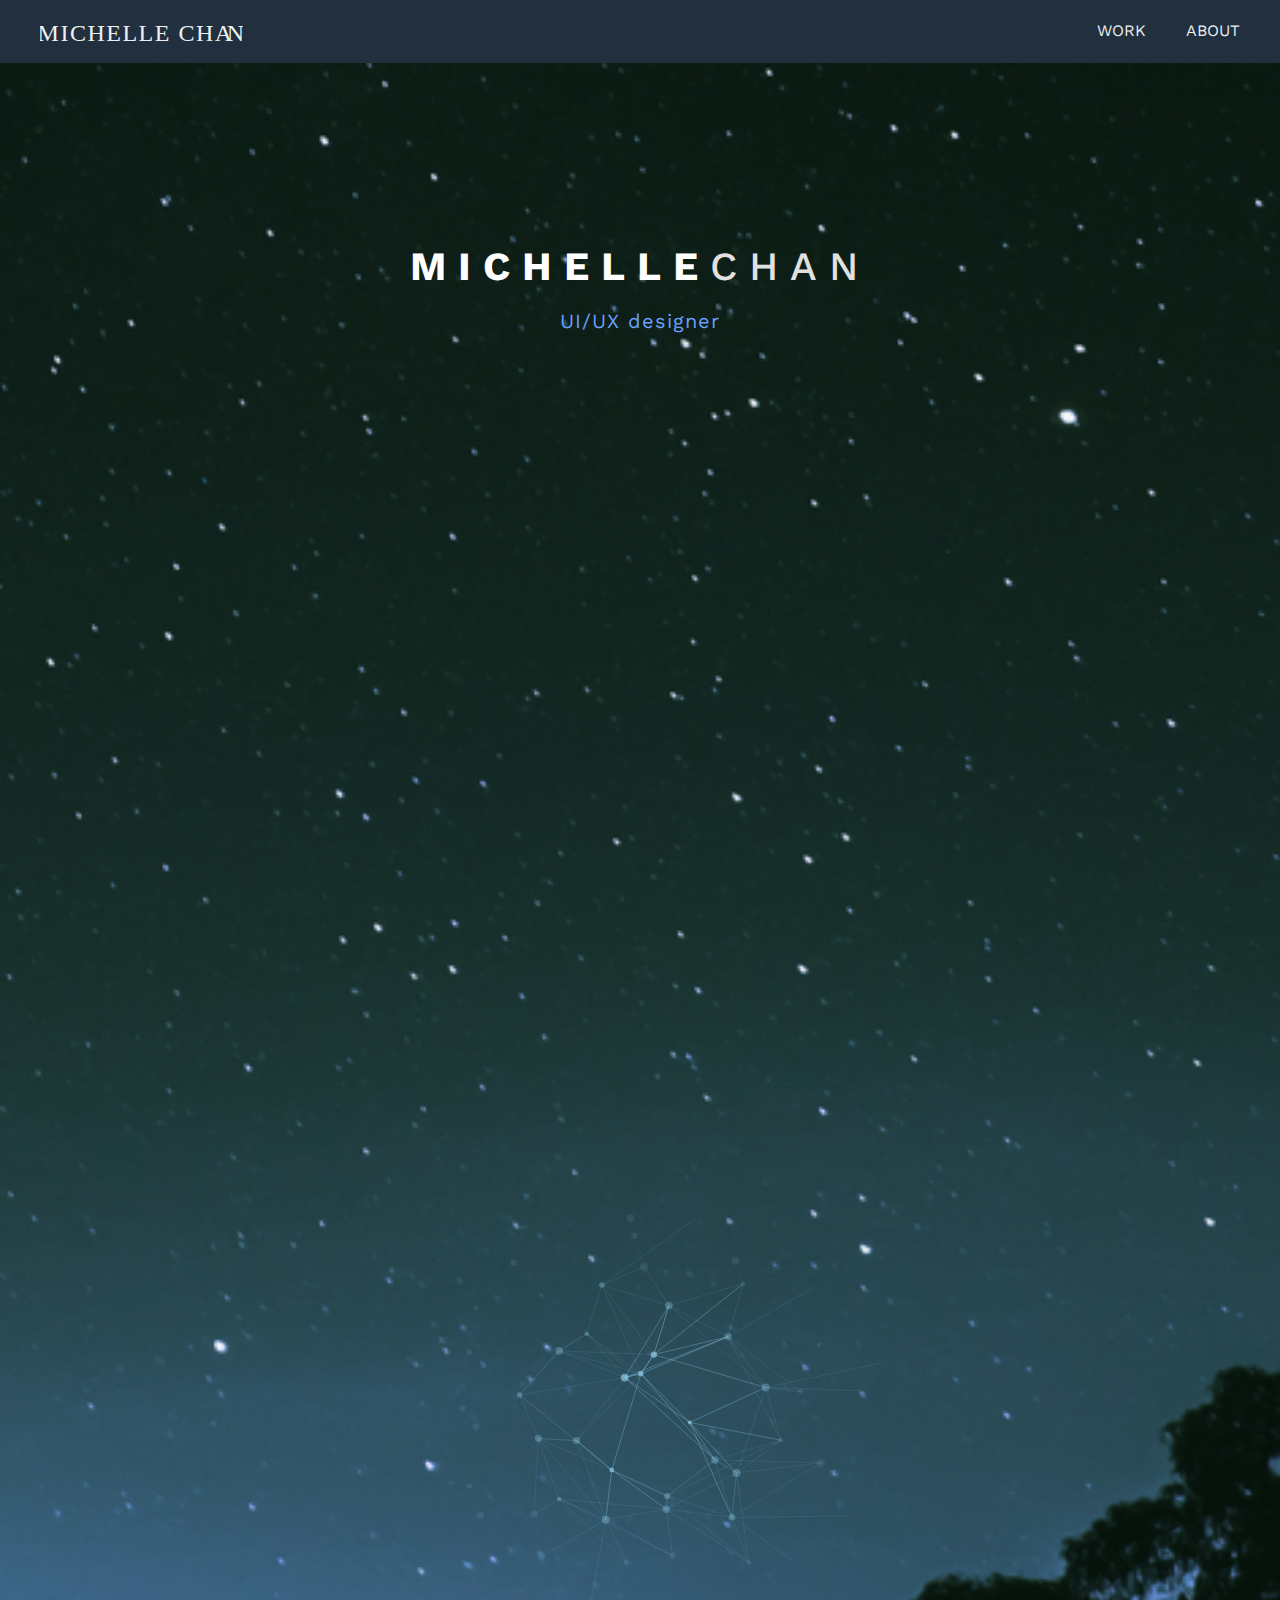
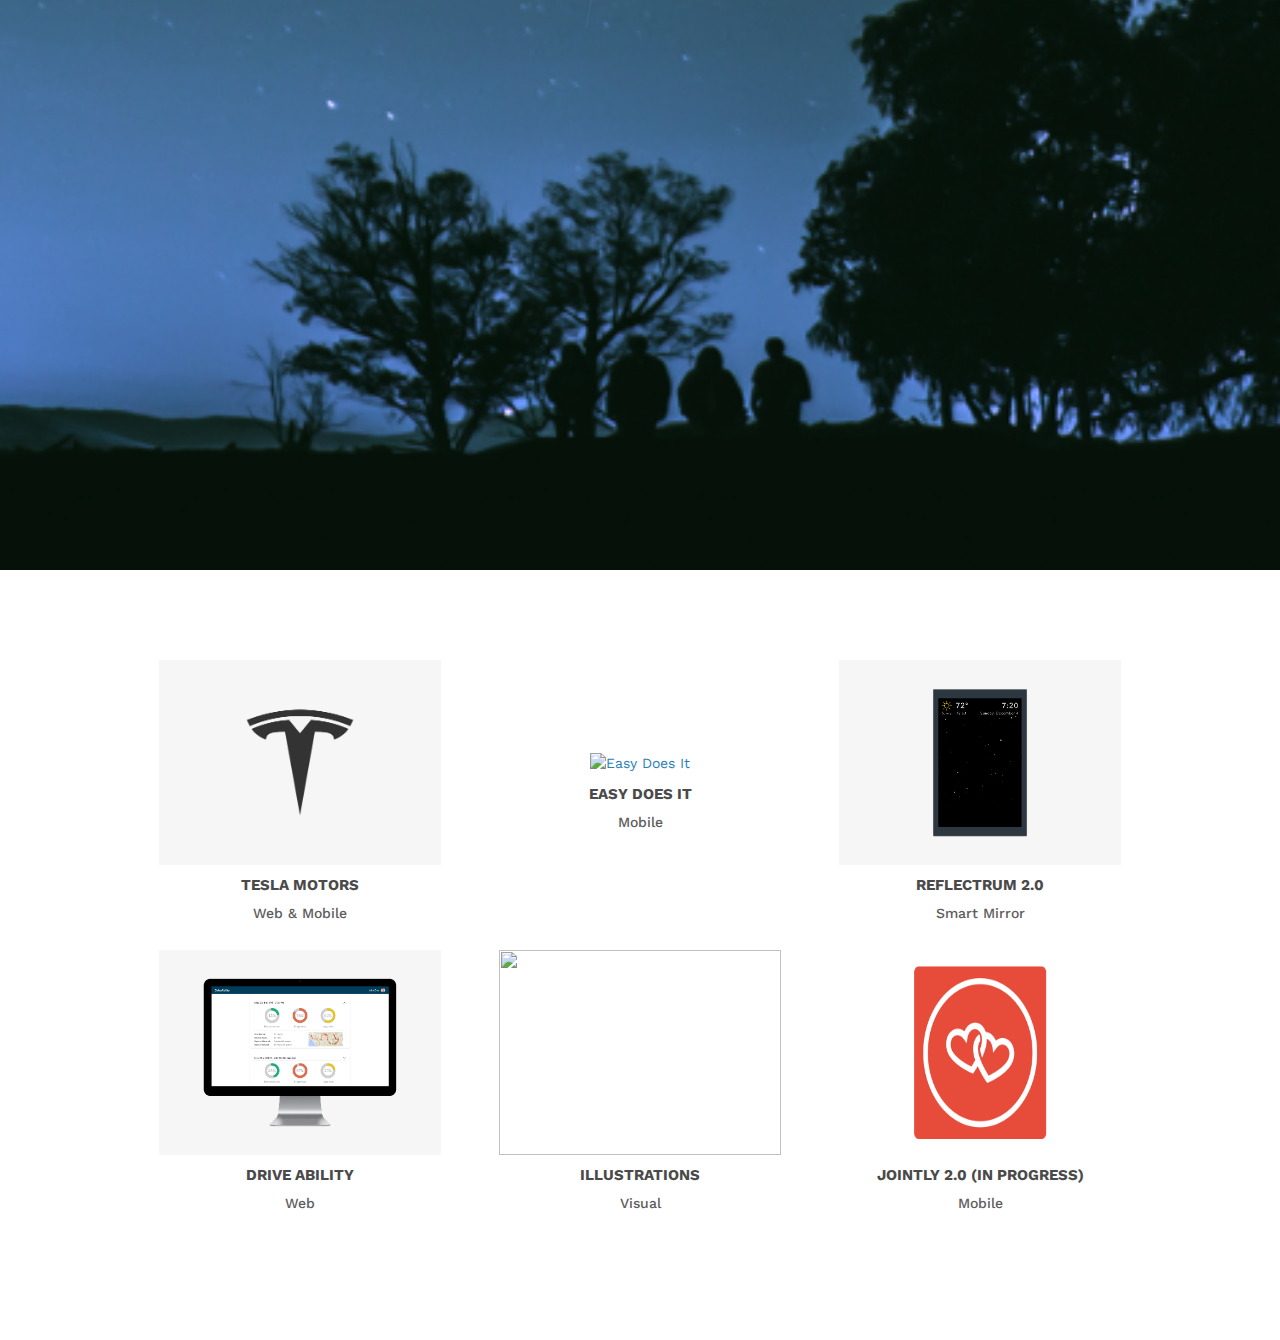
==== commit d0b1b483: "another update" ====
--- a/index.html
+++ b/index.html
@@ -20,7 +20,7 @@
         <div class="nav2">
           <div class="left">
             <div class="logo">
-              <a href="index.html"><img src="img/michellechan.svg" style="transition: none;"></a>
+              <a href="index.html"><img src="img/logo.svg" style="transition: none;"></a>
             </div>
           </div>
           <div class="right">
@@ -67,25 +67,25 @@
             <div class="row" style="display: flex; flex-wrap: wrap; justify-content: space-around; margin-left: 60px; margin-right:60px;">
 
                 <a class="col-md-4 projects" style="margin: auto;"  href="tesla.html">
-                  <img src="img/tesla/tesla.png" alt="Tesla" height="205" width="282">
+                  <img src="img/tesla.png" alt="Tesla" height="205" width="282">
                   <h2>Tesla Motors</h2>
                   <h4 class="designType" style="margin: 0 0 2em 0;">Web & Mobile</h4>
                 </a>
 
                 <a class="col-md-4 projects" style="margin: auto;"  href="easydoesit.html">
-                  <img src="img/easydoesit/easyDoesIt.png" alt="Easy Does It" height="205" width="282">
+                  <img src="img/easyDoesIt.png" alt="Easy Does It" height="205" width="282">
                   <h2>Easy Does It</h2>
                   <h4 class="designType" style="margin: 0 0 2em 0;">Mobile</h4>
                 </a>
 
                 <a class="col-md-4 projects" style="margin: auto;"  href="reflectrum.html">
-                  <img src="img/reflectrum/reflectrum.png " alt="Reflectrum" height="205" width="282">
+                  <img src="img/reflectrum.png " alt="Reflectrum" height="205" width="282">
                   <h2>Reflectrum 2.0</h2>
                   <h4 class="designType" style="margin: 0 0 2em 0;">Smart Mirror</h4>
                 </a>
 
                 <a class="col-md-4 projects" style="margin: auto;"  href="driveability.html">
-                  <img src="img/driveability/driveability.png" alt="DriveAbility" height="205" width="282">
+                  <img src="img/driveability.png" alt="DriveAbility" height="205" width="282">
                   <h2>Drive Ability </h2>
                   <h4 class="designType" style="margin: 0 0 2em 0;">Web</h4>
                 </a>
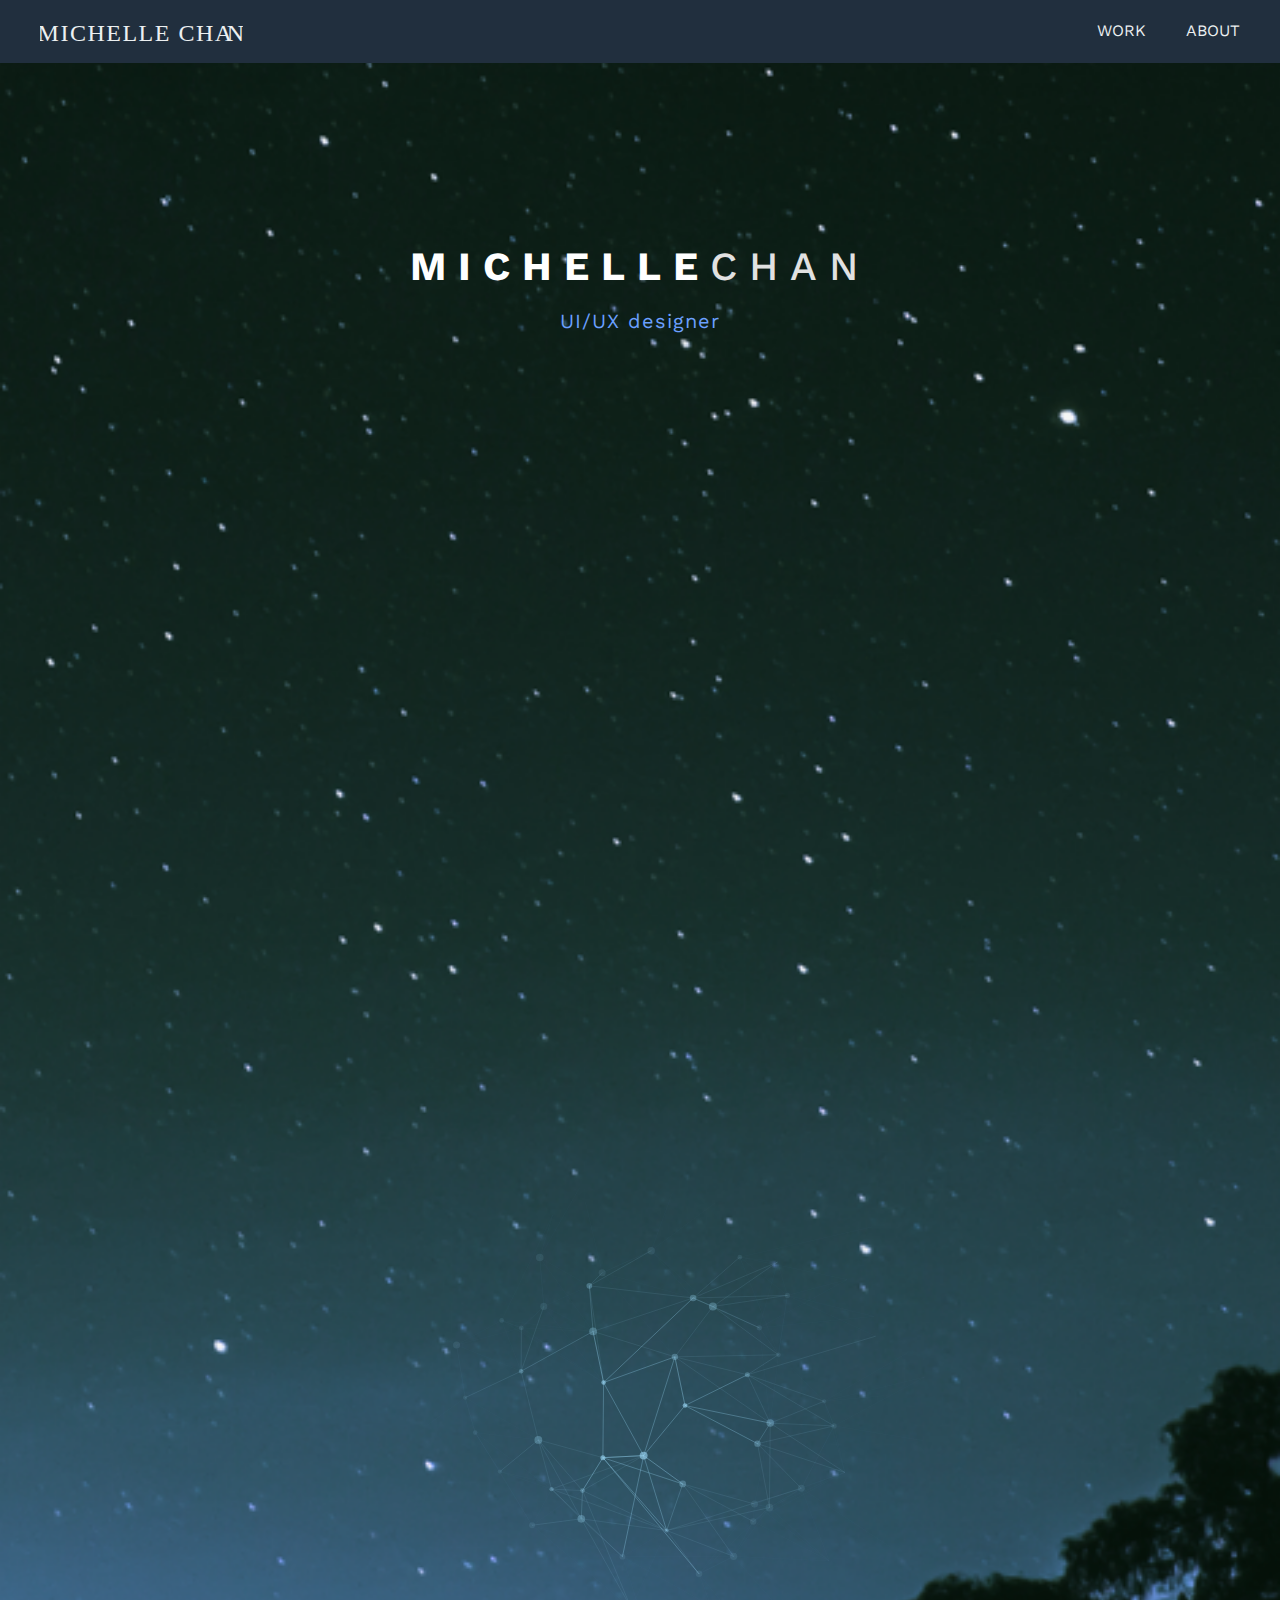
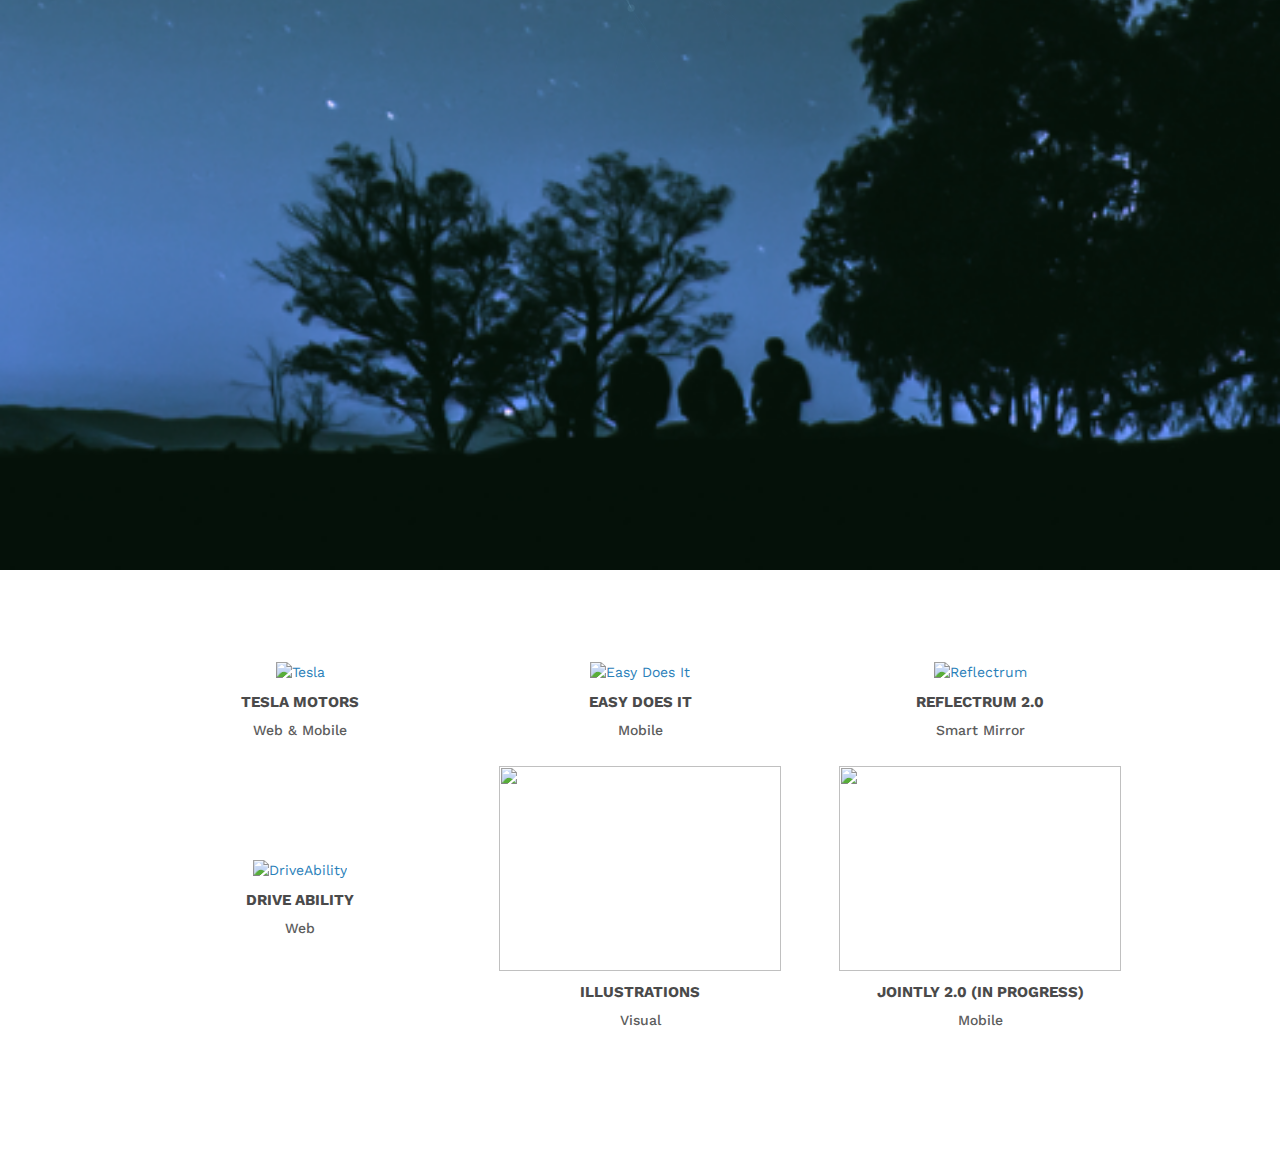
==== commit c3bdb4a5: "image update" ====
--- a/index.html
+++ b/index.html
@@ -67,37 +67,37 @@
             <div class="row" style="display: flex; flex-wrap: wrap; justify-content: space-around; margin-left: 60px; margin-right:60px;">
 
                 <a class="col-md-4 projects" style="margin: auto;"  href="tesla.html">
-                  <img src="img/tesla.png" alt="Tesla" height="205" width="282">
+                  <img src="http://i.imgur.com/ObQQc24.png" alt="Tesla" height="205" width="282">
                   <h2>Tesla Motors</h2>
                   <h4 class="designType" style="margin: 0 0 2em 0;">Web & Mobile</h4>
                 </a>
 
                 <a class="col-md-4 projects" style="margin: auto;"  href="easydoesit.html">
-                  <img src="img/easyDoesIt.png" alt="Easy Does It" height="205" width="282">
+                  <img src="http://i.imgur.com/VDckZi0.jpg" alt="Easy Does It" height="205" width="282">
                   <h2>Easy Does It</h2>
                   <h4 class="designType" style="margin: 0 0 2em 0;">Mobile</h4>
                 </a>
 
                 <a class="col-md-4 projects" style="margin: auto;"  href="reflectrum.html">
-                  <img src="img/reflectrum.png " alt="Reflectrum" height="205" width="282">
+                  <img src="http://i.imgur.com/K3mMjbW.png" alt="Reflectrum" height="205" width="282">
                   <h2>Reflectrum 2.0</h2>
                   <h4 class="designType" style="margin: 0 0 2em 0;">Smart Mirror</h4>
                 </a>
 
                 <a class="col-md-4 projects" style="margin: auto;"  href="driveability.html">
-                  <img src="img/driveability.png" alt="DriveAbility" height="205" width="282">
+                  <img src="http://i.imgur.com/oK43DZD.jpg" alt="DriveAbility" height="205" width="282">
                   <h2>Drive Ability </h2>
                   <h4 class="designType" style="margin: 0 0 2em 0;">Web</h4>
                 </a>
 
                 <a class="col-md-4 projects" style="margin: auto;"  href="graphic.html">
-                  <img src="img/graphic/graphic.png" height="205" width="282">
+                  <img src="http://i.imgur.com/IzoXXST.png" height="205" width="282">
                   <h2>Illustrations</h2>
                   <h4 class="designType" style="margin: 0 0 2em 0;">Visual</h4>
                 </a>
 
                 <a class="col-md-4 projects" style="margin: auto;" href="#">
-                  <img src="img/jointly.png" height="205" width="282">
+                  <img src="http://i.imgur.com/q4V4uvr.png" height="205" width="282">
                   <h2>Jointly 2.0 (in progress)</h2>
                   <h4 class="designType" style="margin: 0 0 2em 0;">Mobile</h4>
                 </a>
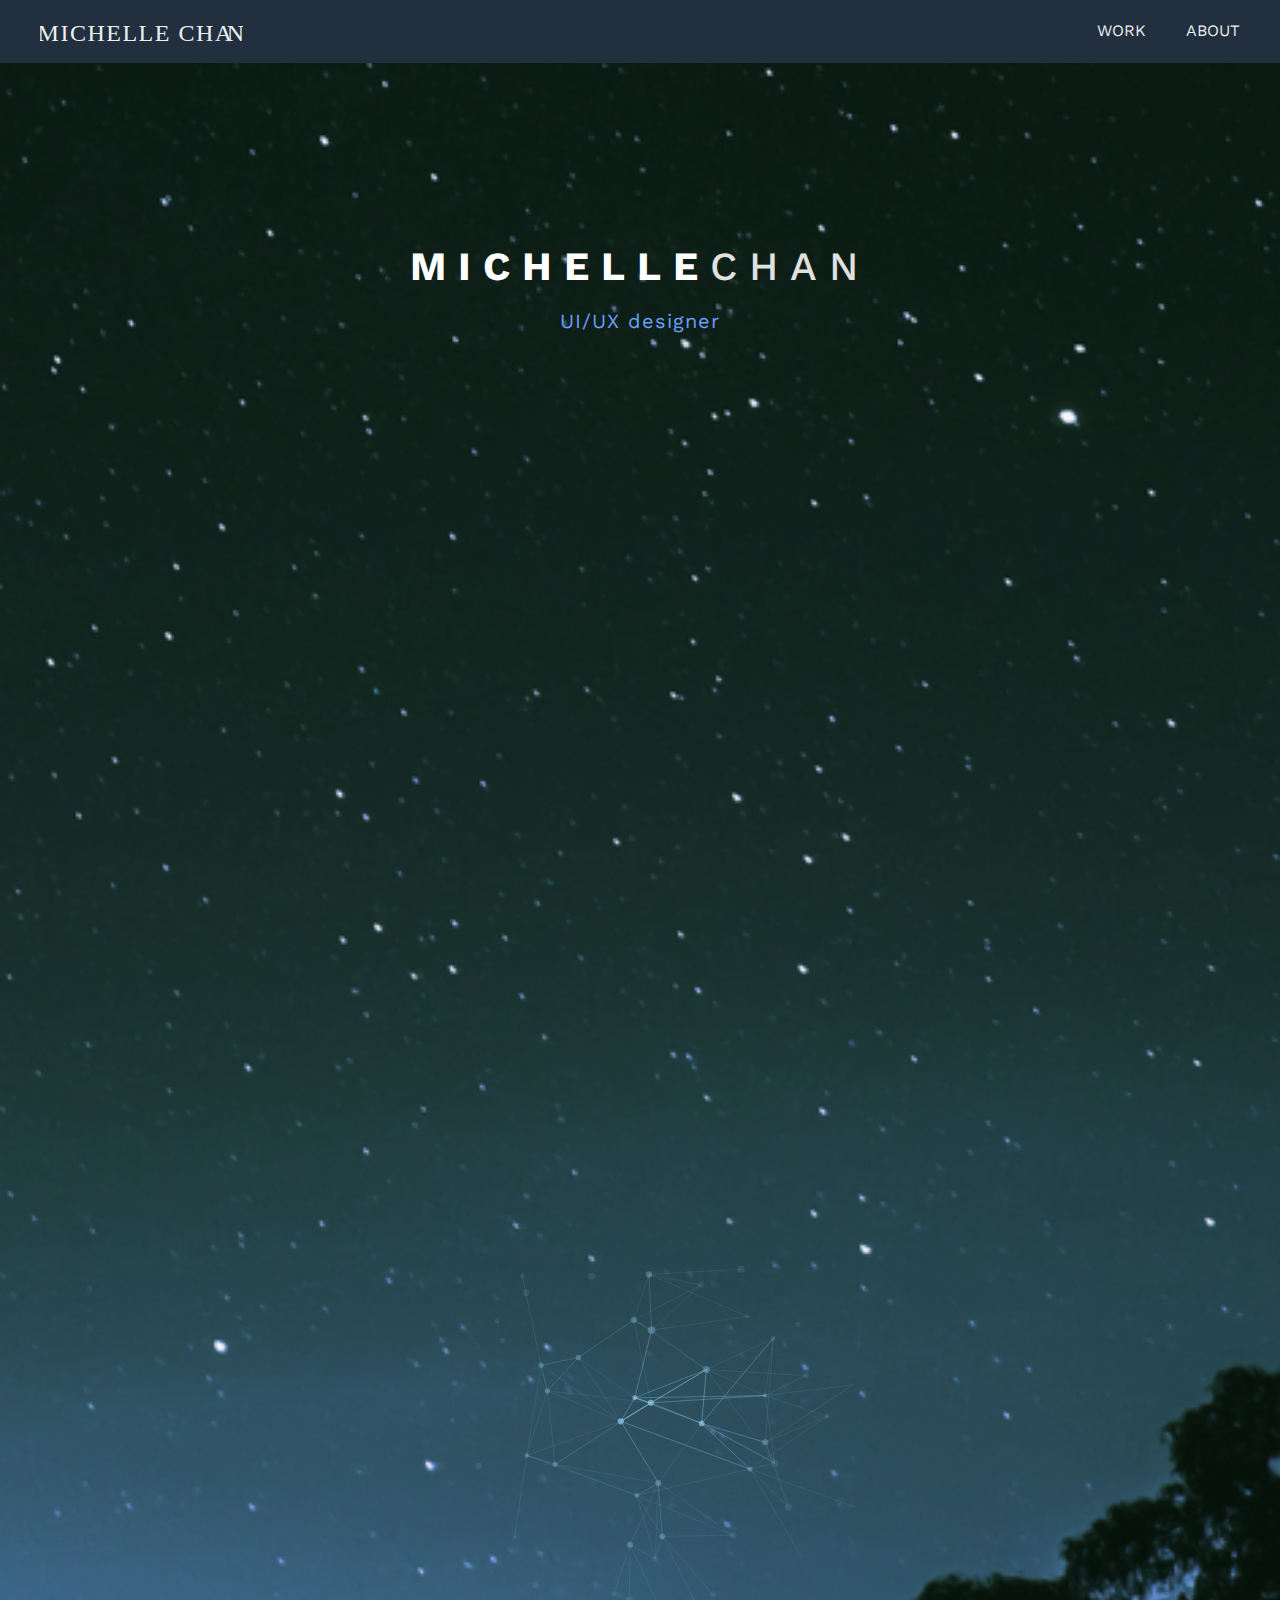
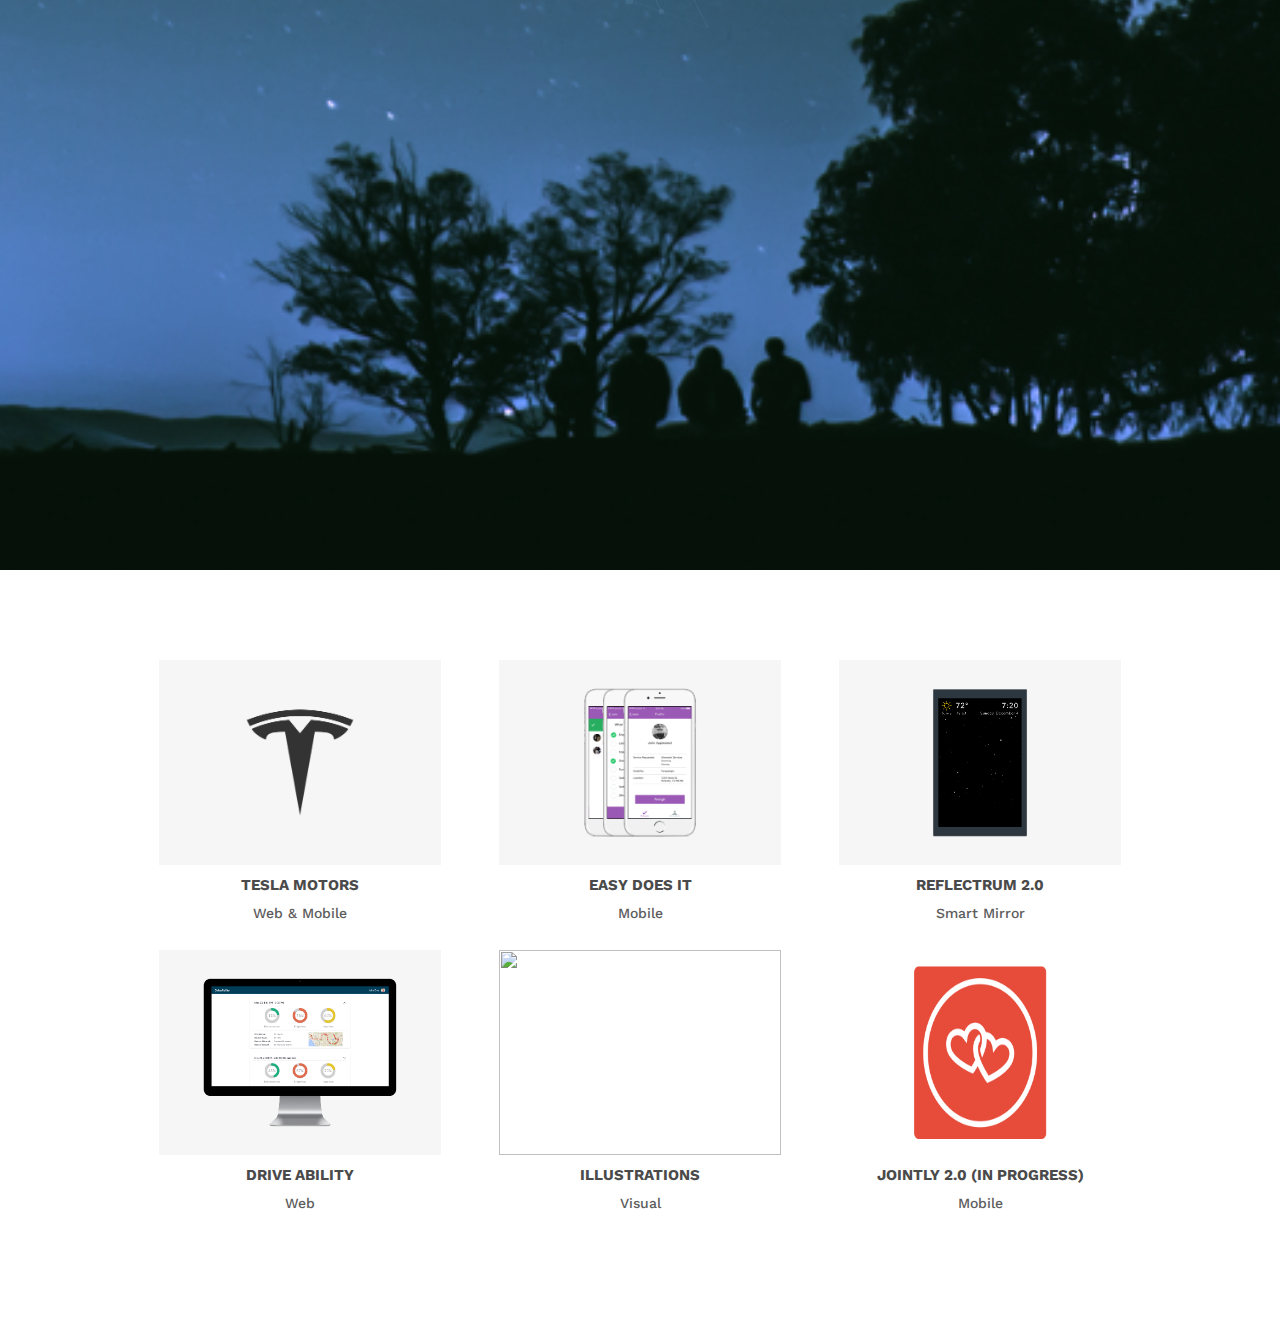
==== commit 5212328c: "update" ====
--- a/index.html
+++ b/index.html
@@ -67,37 +67,37 @@
             <div class="row" style="display: flex; flex-wrap: wrap; justify-content: space-around; margin-left: 60px; margin-right:60px;">
 
                 <a class="col-md-4 projects" style="margin: auto;"  href="tesla.html">
-                  <img src="http://i.imgur.com/ObQQc24.png" alt="Tesla" height="205" width="282">
+                  <img src="img/tesla.png" alt="Tesla" height="205" width="282">
                   <h2>Tesla Motors</h2>
                   <h4 class="designType" style="margin: 0 0 2em 0;">Web & Mobile</h4>
                 </a>
 
                 <a class="col-md-4 projects" style="margin: auto;"  href="easydoesit.html">
-                  <img src="http://i.imgur.com/VDckZi0.jpg" alt="Easy Does It" height="205" width="282">
+                  <img src="img/easydoesit.png" alt="Easy Does It" height="205" width="282">
                   <h2>Easy Does It</h2>
                   <h4 class="designType" style="margin: 0 0 2em 0;">Mobile</h4>
                 </a>
 
                 <a class="col-md-4 projects" style="margin: auto;"  href="reflectrum.html">
-                  <img src="http://i.imgur.com/K3mMjbW.png" alt="Reflectrum" height="205" width="282">
+                  <img src="img/reflectrum.png " alt="Reflectrum" height="205" width="282">
                   <h2>Reflectrum 2.0</h2>
                   <h4 class="designType" style="margin: 0 0 2em 0;">Smart Mirror</h4>
                 </a>
 
                 <a class="col-md-4 projects" style="margin: auto;"  href="driveability.html">
-                  <img src="http://i.imgur.com/oK43DZD.jpg" alt="DriveAbility" height="205" width="282">
+                  <img src="img/driveability.png" alt="DriveAbility" height="205" width="282">
                   <h2>Drive Ability </h2>
                   <h4 class="designType" style="margin: 0 0 2em 0;">Web</h4>
                 </a>
 
                 <a class="col-md-4 projects" style="margin: auto;"  href="graphic.html">
-                  <img src="http://i.imgur.com/IzoXXST.png" height="205" width="282">
+                  <img src="img/graphic/graphic.png" height="205" width="282">
                   <h2>Illustrations</h2>
                   <h4 class="designType" style="margin: 0 0 2em 0;">Visual</h4>
                 </a>
 
                 <a class="col-md-4 projects" style="margin: auto;" href="#">
-                  <img src="http://i.imgur.com/q4V4uvr.png" height="205" width="282">
+                  <img src="img/jointly.png" height="205" width="282">
                   <h2>Jointly 2.0 (in progress)</h2>
                   <h4 class="designType" style="margin: 0 0 2em 0;">Mobile</h4>
                 </a>
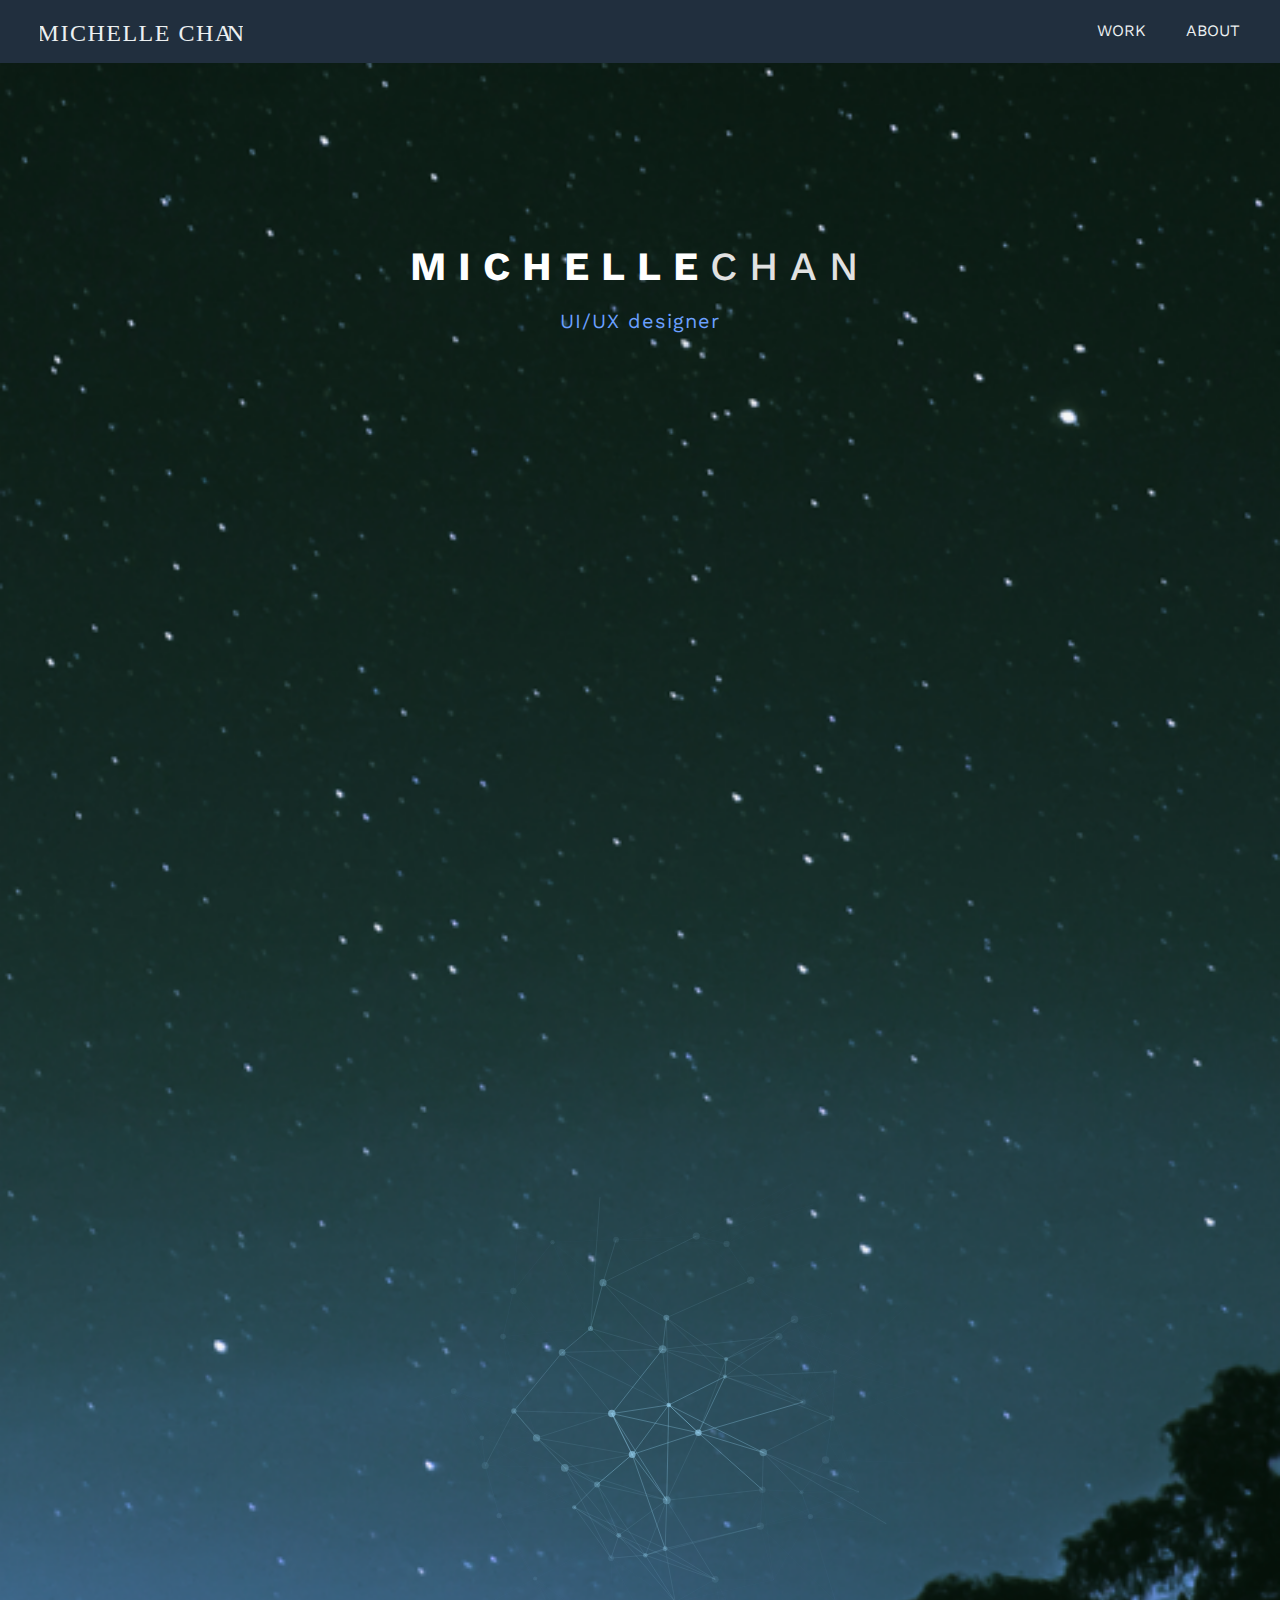
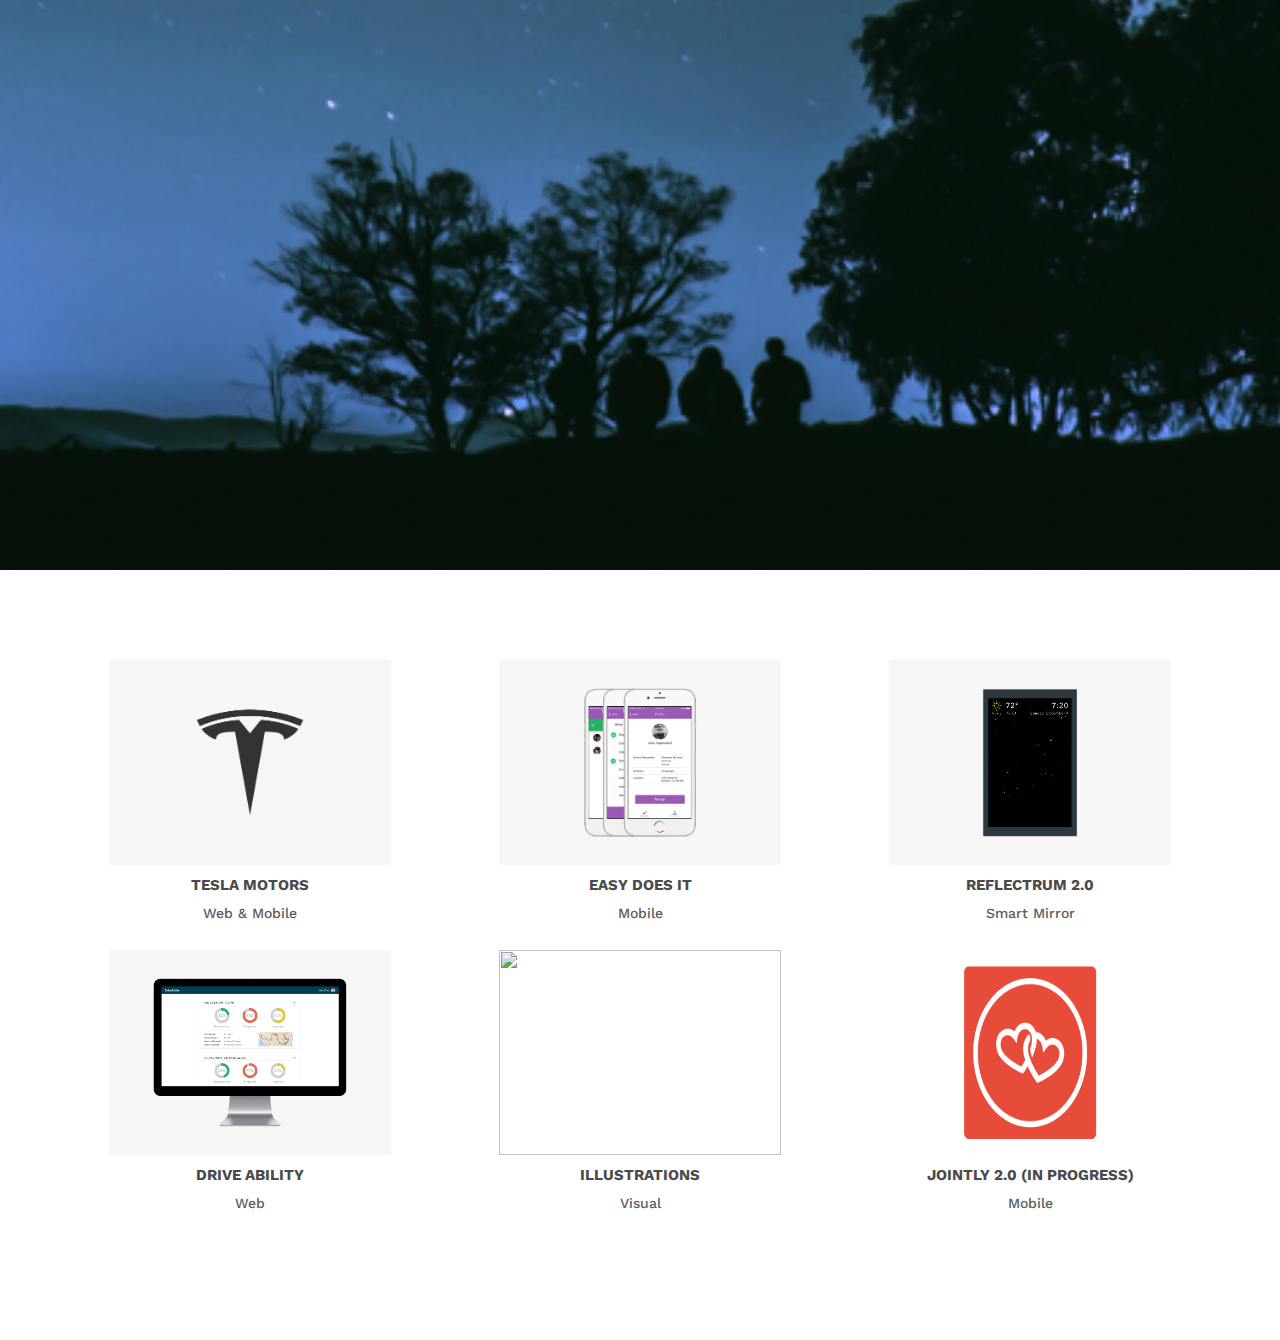
==== commit c4ef9d09: "fixed fonts" ====
--- a/index.html
+++ b/index.html
@@ -5,8 +5,7 @@
     <meta http-equiv="X-UA-Compatible" content="IE=edge">
     <meta name="viewport" content="width=device-width, initial-scale=1">
     <title>Michelle Chan</title>
-    <link href='http://fonts.googleapis.com/css?family=Varela+Round' rel='stylesheet' type='text/css'>
-    <link href='https://fonts.googleapis.com/css?family=Work+Sans' rel='stylesheet' type='text/css'>
+    <link href='https://fonts.googleapis.com/css?family=Work+Sans|Lato|Varela+Round' rel='stylesheet' type='text/css'>
     <link href="css/bootstrap.min.css" rel="stylesheet">
     <link href="http://netdna.bootstrapcdn.com/font-awesome/4.1.0/css/font-awesome.min.css" rel="stylesheet">
     <link href="css/flexslider.css" rel="stylesheet" >
@@ -64,7 +63,7 @@
 
         <section class="portfolio text-center section-padding" id="portfolio">
           <div class="container">
-            <div class="row" style="display: flex; flex-wrap: wrap; justify-content: space-around; margin-left: 60px; margin-right:60px;">
+            <div class="row work-cards">
 
                 <a class="col-md-4 projects" style="margin: auto;"  href="tesla.html">
                   <img src="img/tesla.png" alt="Tesla" height="205" width="282">
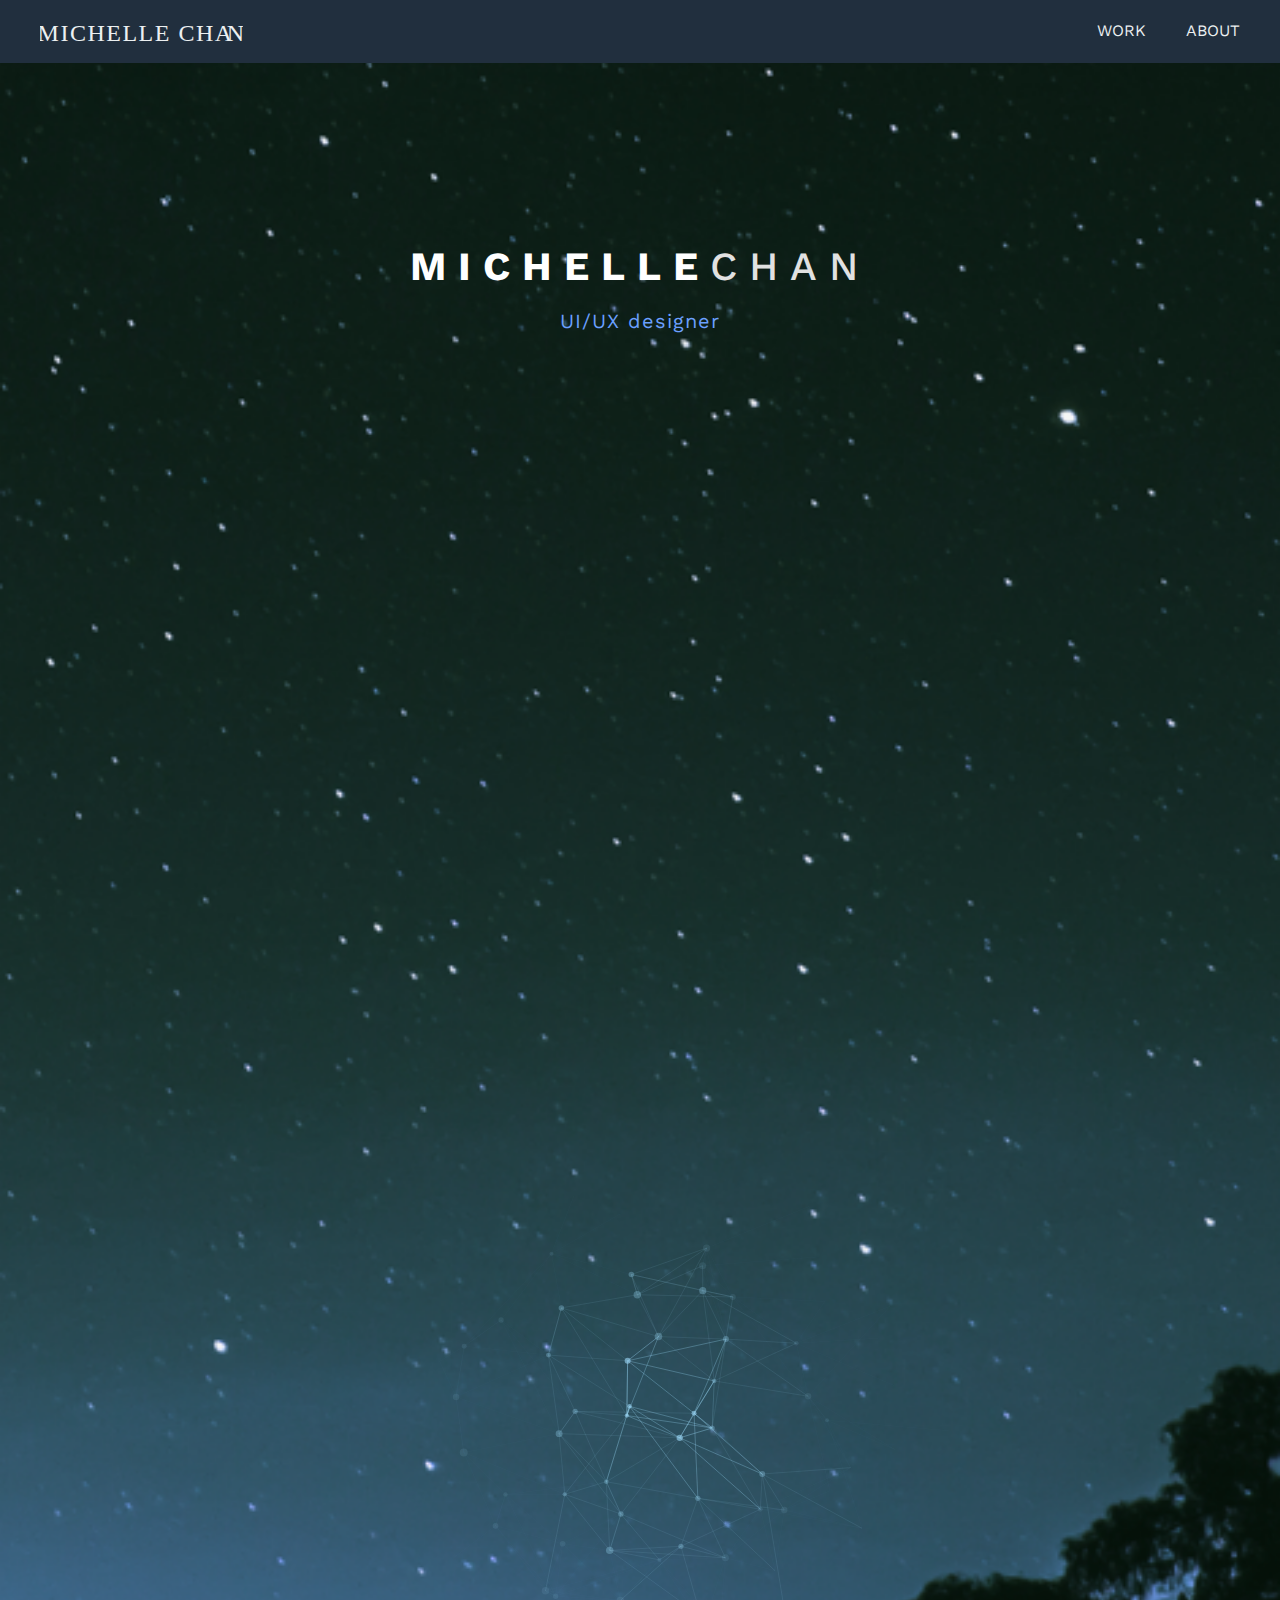
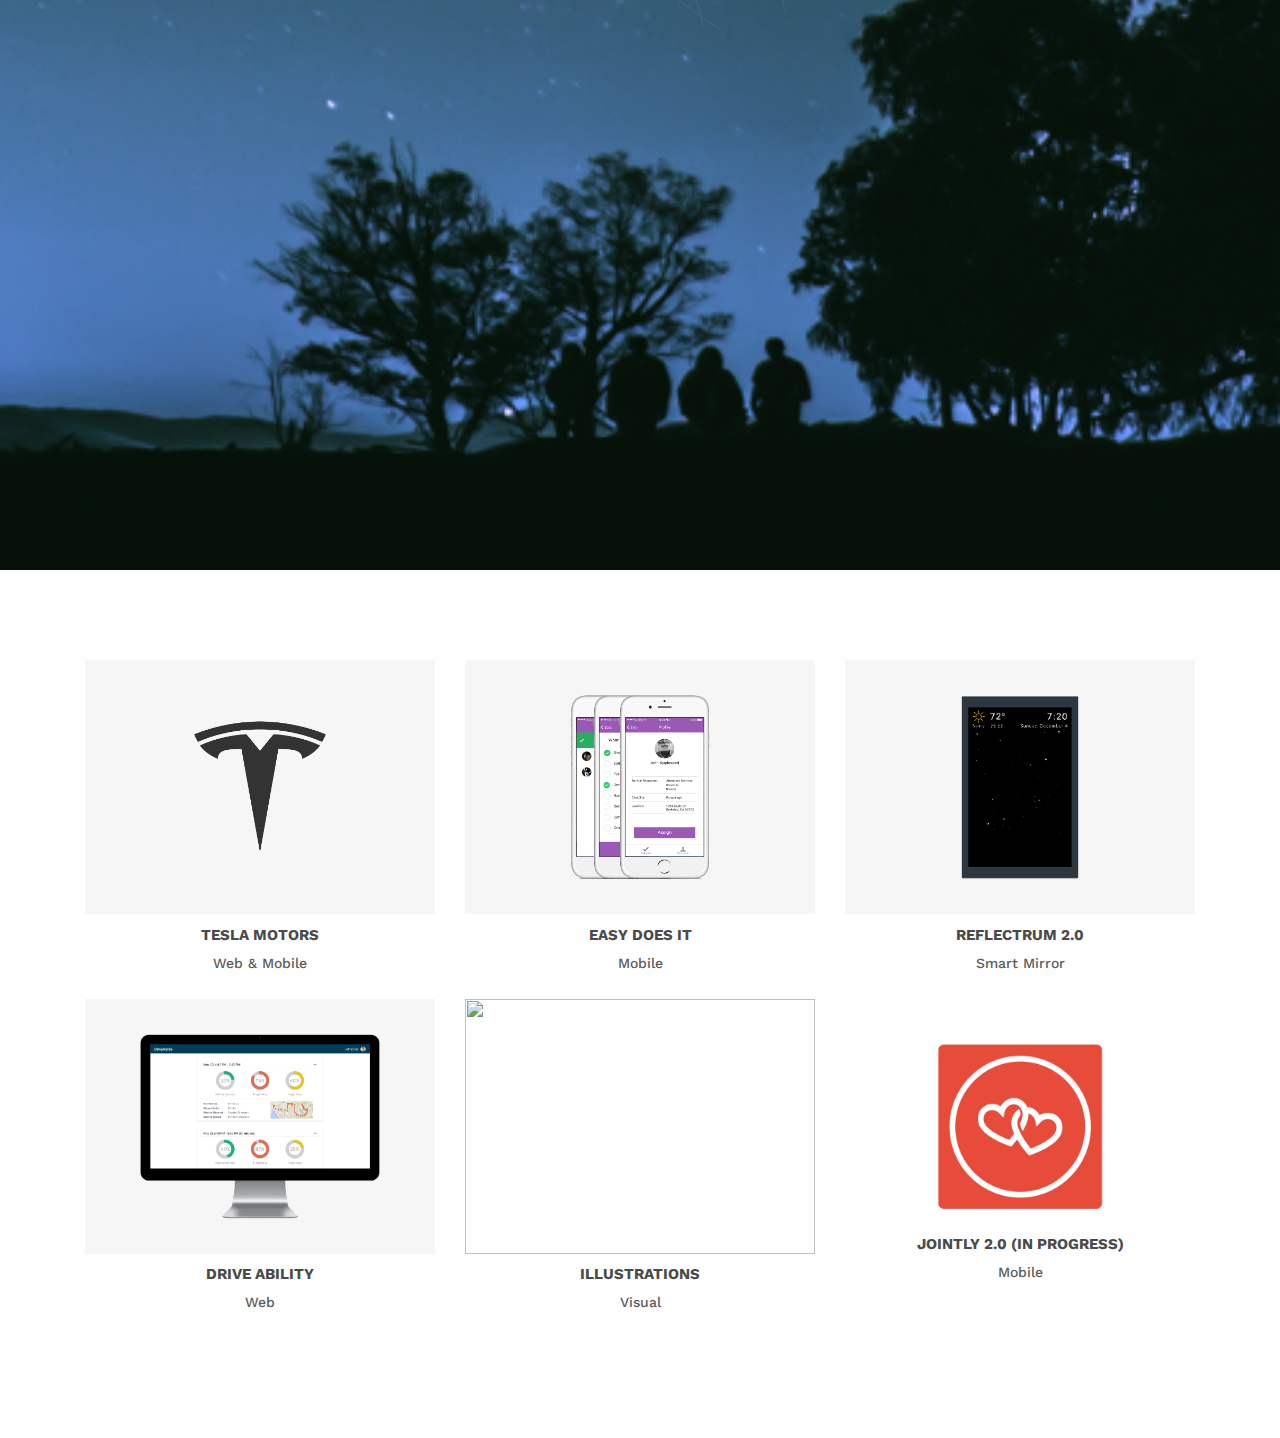
==== commit b3450563: "front page work image fixes" ====
--- a/index.html
+++ b/index.html
@@ -66,37 +66,37 @@
             <div class="row work-cards">
 
                 <a class="col-md-4 projects" style="margin: auto;"  href="tesla.html">
-                  <img src="img/tesla.png" alt="Tesla" height="205" width="282">
+                  <img src="img/tesla.png" alt="Tesla" height="205" width="282" style="height: 100%; width: 100%;">
                   <h2>Tesla Motors</h2>
                   <h4 class="designType" style="margin: 0 0 2em 0;">Web & Mobile</h4>
                 </a>
 
                 <a class="col-md-4 projects" style="margin: auto;"  href="easydoesit.html">
-                  <img src="img/easydoesit.png" alt="Easy Does It" height="205" width="282">
+                  <img src="img/easydoesit.png" alt="Easy Does It" height="205" width="282" style="height: 100%; width: 100%;">
                   <h2>Easy Does It</h2>
                   <h4 class="designType" style="margin: 0 0 2em 0;">Mobile</h4>
                 </a>
 
                 <a class="col-md-4 projects" style="margin: auto;"  href="reflectrum.html">
-                  <img src="img/reflectrum.png " alt="Reflectrum" height="205" width="282">
+                  <img src="img/reflectrum.png " alt="Reflectrum" height="205" width="282" style="height: 100%; width: 100%;">
                   <h2>Reflectrum 2.0</h2>
                   <h4 class="designType" style="margin: 0 0 2em 0;">Smart Mirror</h4>
                 </a>
 
                 <a class="col-md-4 projects" style="margin: auto;"  href="driveability.html">
-                  <img src="img/driveability.png" alt="DriveAbility" height="205" width="282">
+                  <img src="img/driveability.png" alt="DriveAbility" height="205" width="282" style="height: 100%; width: 100%;">
                   <h2>Drive Ability </h2>
                   <h4 class="designType" style="margin: 0 0 2em 0;">Web</h4>
                 </a>
 
                 <a class="col-md-4 projects" style="margin: auto;"  href="graphic.html">
-                  <img src="img/graphic/graphic.png" height="205" width="282">
+                  <img src="img/graphic/graphic.png" height="205" width="282" style="height: 100%; width: 100%;">
                   <h2>Illustrations</h2>
                   <h4 class="designType" style="margin: 0 0 2em 0;">Visual</h4>
                 </a>
 
                 <a class="col-md-4 projects" style="margin: auto;" href="#">
-                  <img src="img/jointly.png" height="205" width="282">
+                  <img src="img/jointly.png" height="205" width="282" style="height: 100%; width: 100%;">
                   <h2>Jointly 2.0 (in progress)</h2>
                   <h4 class="designType" style="margin: 0 0 2em 0;">Mobile</h4>
                 </a>
--- a/css/styles.css
+++ b/css/styles.css
@@ -313,7 +313,7 @@
 Footer
 ========================================================================== */
 footer a { color: #a1a9b0; }
-footer { background-color: #303840; padding: 40px 0 30px; }
+footer { background-color: #303840; padding: 15px 30px; }
 footer p { color: #fff; }
 ul.legals { list-style: none; color: #fff; line-height: 25px; }
 ul.legals li { display: inline-block; }
@@ -451,6 +451,11 @@
 	.description {
 		margin: 10px 10px 40px 10px;
 	}
+
+	.work-cards {
+	    margin-left: auto;
+	    margin-right: auto;
+	}
 }
 
 .designType {
@@ -477,3 +482,11 @@
 	padding: 15px;
 	margin: auto;
 }
+
+.work-cards {
+	display: flex;
+  flex-wrap: wrap;
+  justify-content: space-around;
+  margin-left: 0px;
+  margin-right: 0px;
+}
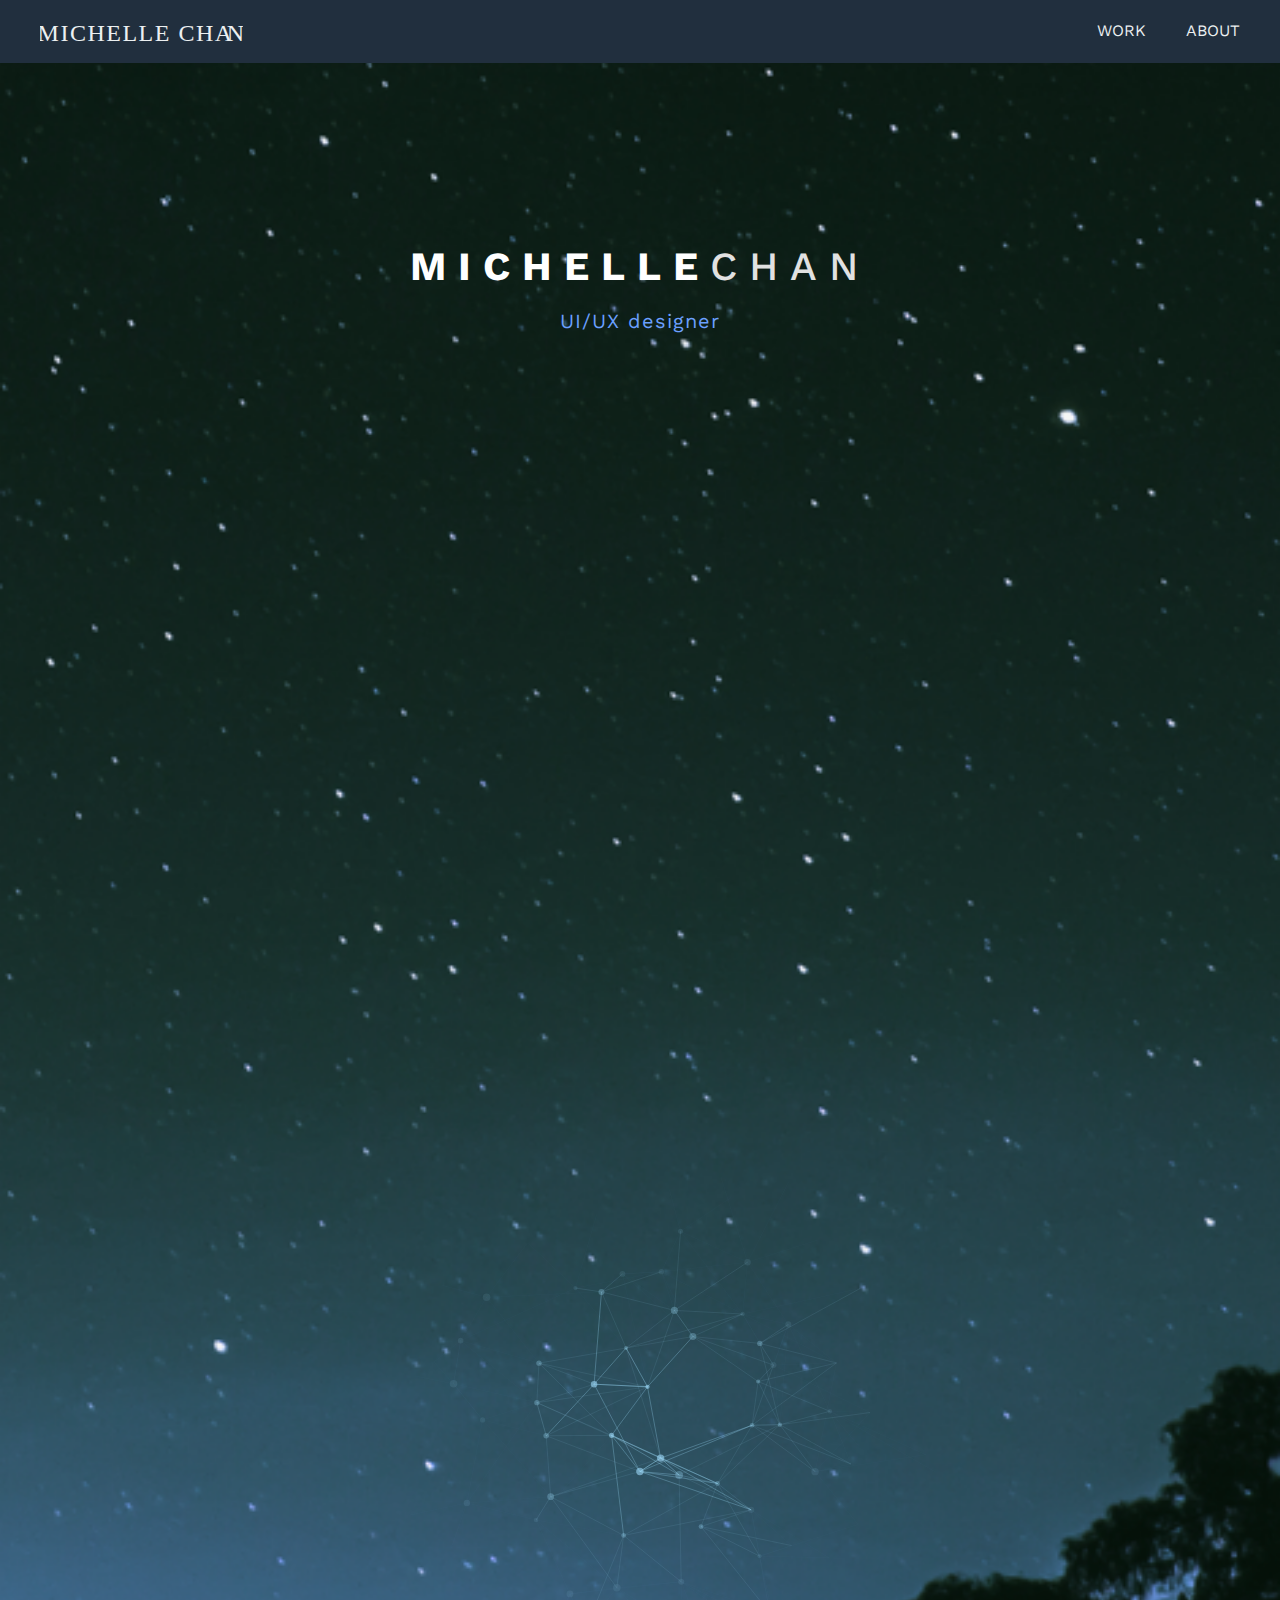
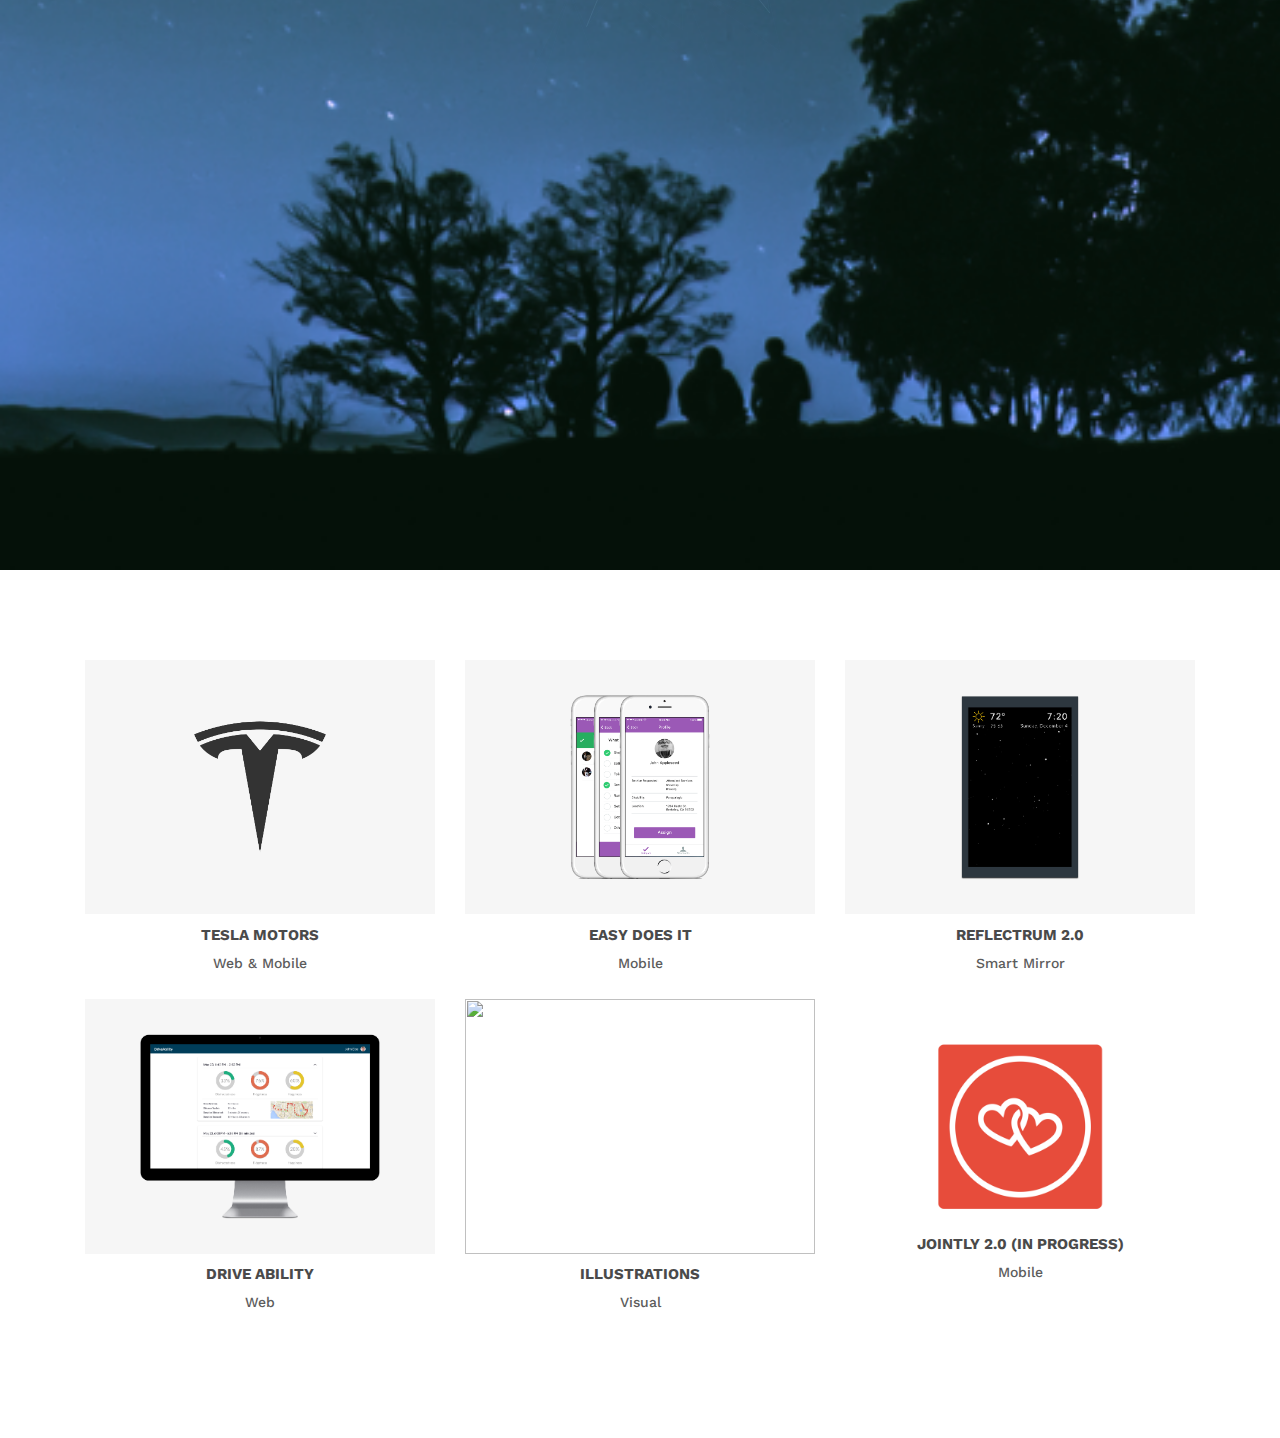
==== commit a64d1902: "drive picture" ====
--- a/index.html
+++ b/index.html
@@ -5,7 +5,7 @@
     <meta http-equiv="X-UA-Compatible" content="IE=edge">
     <meta name="viewport" content="width=device-width, initial-scale=1">
     <title>Michelle Chan</title>
-    <link href='https://fonts.googleapis.com/css?family=Work+Sans|Lato|Varela+Round' rel='stylesheet' type='text/css'>
+    <link href='https://fonts.googleapis.com/css?family=Work+Sans|Lato:300,400|Varela+Round' rel='stylesheet' type='text/css'>
     <link href="css/bootstrap.min.css" rel="stylesheet">
     <link href="http://netdna.bootstrapcdn.com/font-awesome/4.1.0/css/font-awesome.min.css" rel="stylesheet">
     <link href="css/flexslider.css" rel="stylesheet" >
--- a/css/styles.css
+++ b/css/styles.css
@@ -456,6 +456,10 @@
 	    margin-left: auto;
 	    margin-right: auto;
 	}
+
+	.drive-picture {
+		margin: 0px;	
+	}
 }
 
 .designType {
@@ -490,3 +494,7 @@
   margin-left: 0px;
   margin-right: 0px;
 }
+
+.drive-picture {
+	margin: 0px 200px;
+}
